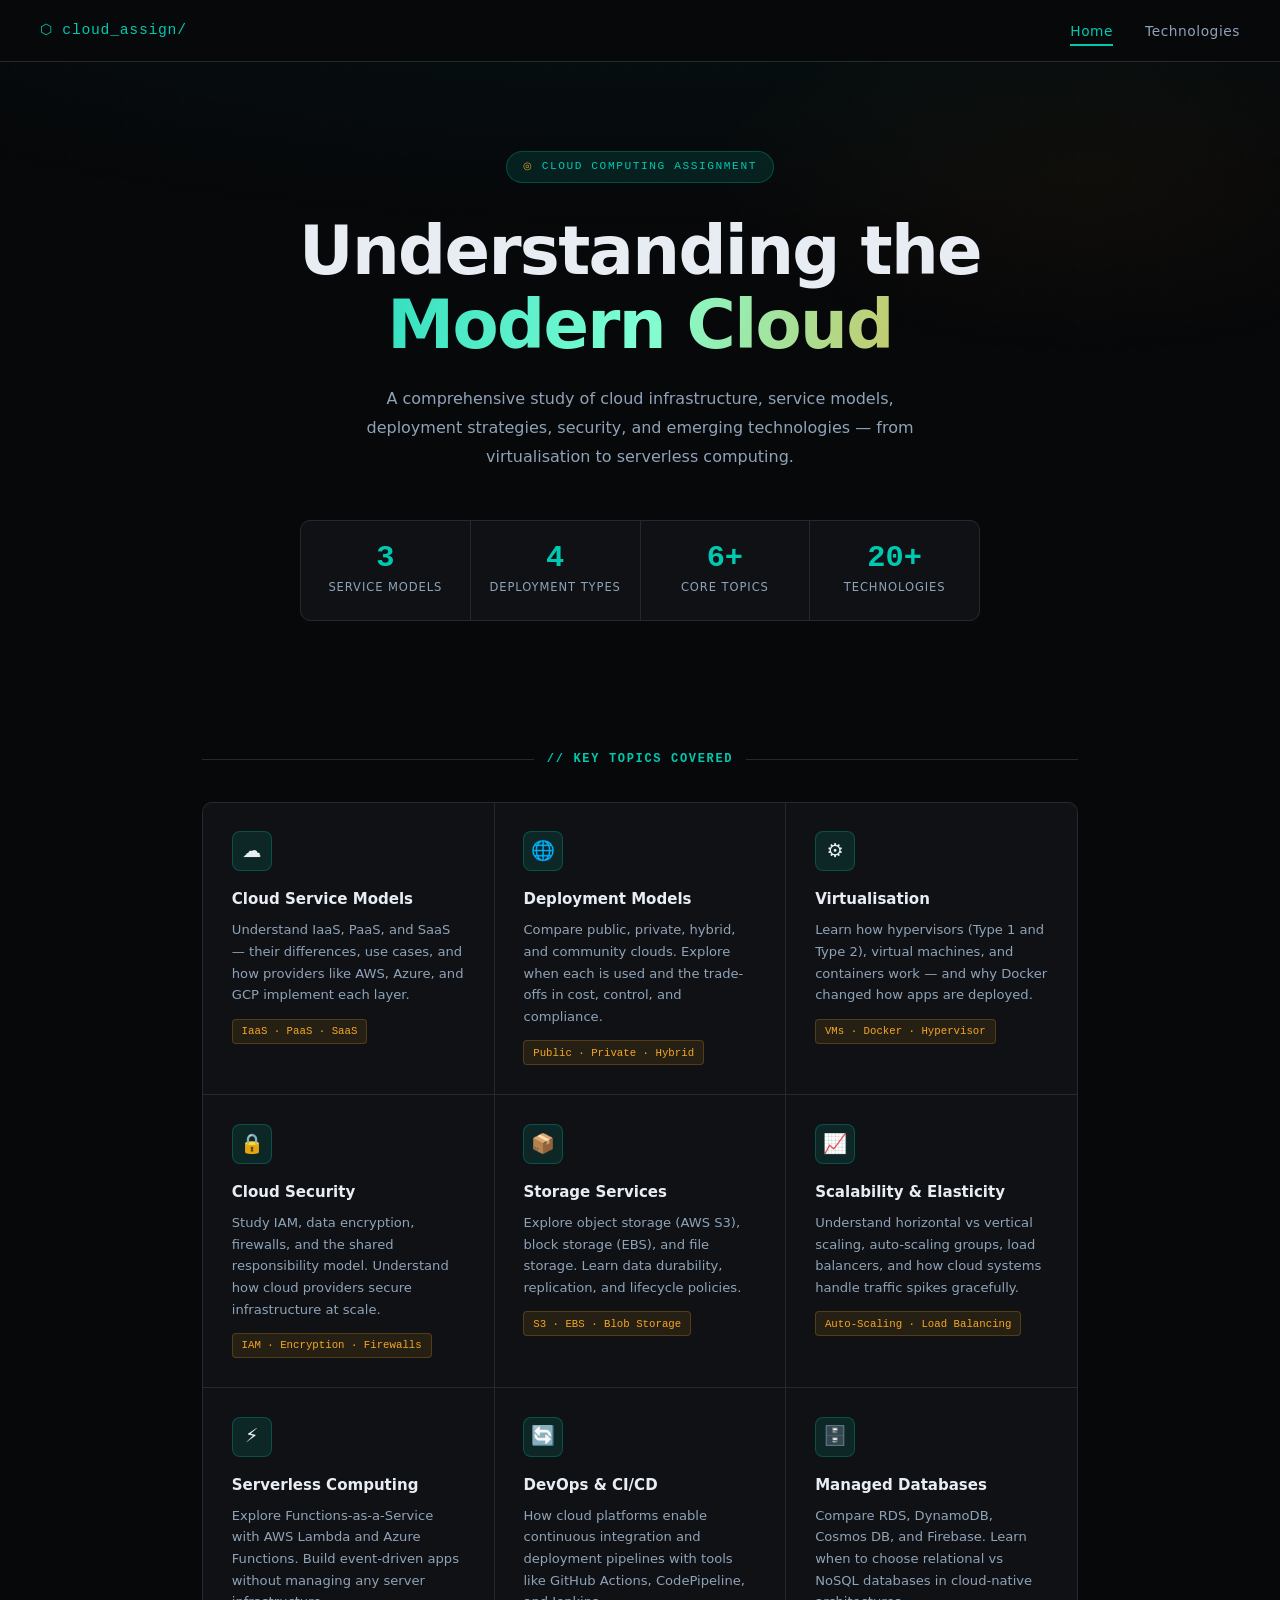
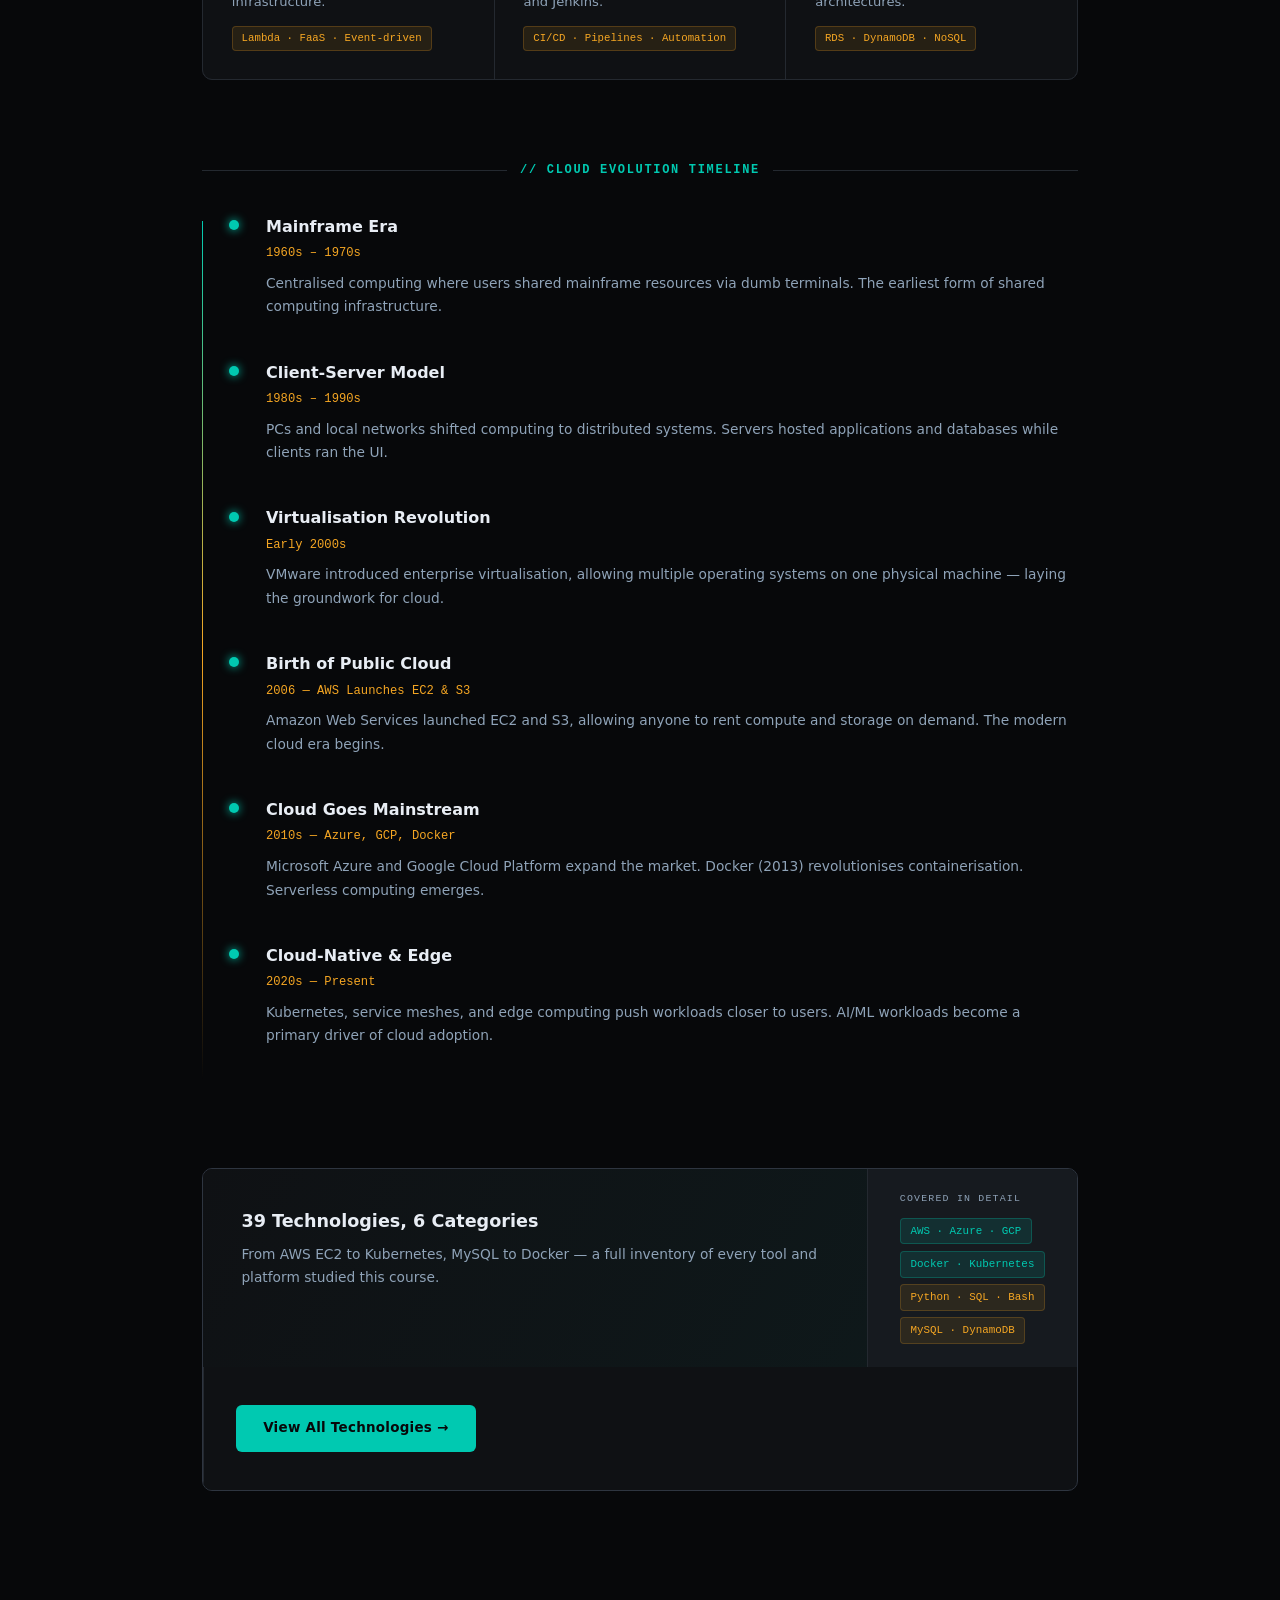
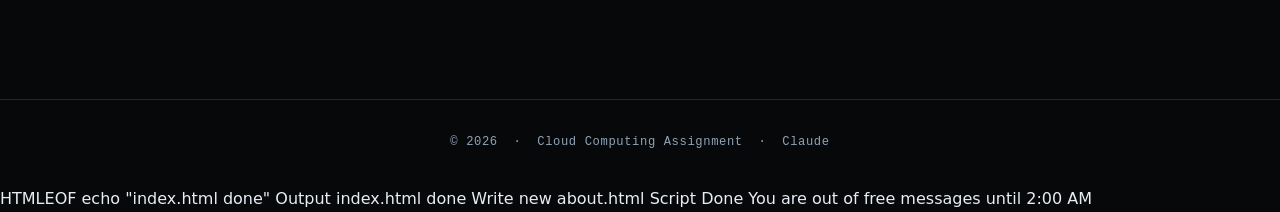
==== index.html @ a0023b01 "Added website files" ====
<!DOCTYPE html>
<html lang="en">
<head>
  <meta charset="UTF-8" />
  <meta name="viewport" content="width=device-width, initial-scale=1.0" />
  <title>Cloud Computing Assignment</title>
  <link rel="stylesheet" href="style.css" />
</head>
<body>

  <nav>
    <a href="index.html" class="nav-brand">cloud_assign/</a>
    <ul class="nav-links">
      <li><a href="index.html" class="active">Home</a></li>
      <li><a href="about.html">Technologies</a></li>
    </ul>
  </nav>

  <main>

    <!-- HERO -->
    <section class="hero">
      <div class="hero-eyebrow">Cloud Computing Assignment</div>
      <h1>
        <span class="line1">Understanding the</span>
        <span class="line2">Modern Cloud</span>
      </h1>
      <p class="hero-sub">
        A comprehensive study of cloud infrastructure, service models, deployment strategies,
        security, and emerging technologies — from virtualisation to serverless computing.
      </p>

      <div class="stats-row">
        <div class="stat-item">
          <div class="stat-number">3</div>
          <div class="stat-label">Service Models</div>
        </div>
        <div class="stat-item">
          <div class="stat-number">4</div>
          <div class="stat-label">Deployment Types</div>
        </div>
        <div class="stat-item">
          <div class="stat-number">6+</div>
          <div class="stat-label">Core Topics</div>
        </div>
        <div class="stat-item">
          <div class="stat-number">20+</div>
          <div class="stat-label">Technologies</div>
        </div>
      </div>
    </section>

    <!-- TOPICS -->
    <div class="section-wrap">
      <div class="section-title">
        <div class="line"></div>
        <h2>// Key Topics Covered</h2>
        <div class="line"></div>
      </div>

      <div class="topic-grid">
        <div class="topic-card">
          <div class="topic-icon">☁️</div>
          <h3>Cloud Service Models</h3>
          <p>Understand IaaS, PaaS, and SaaS — their differences, use cases, and how providers like AWS, Azure, and GCP implement each layer.</p>
          <span class="tag">IaaS · PaaS · SaaS</span>
        </div>
        <div class="topic-card">
          <div class="topic-icon">🌐</div>
          <h3>Deployment Models</h3>
          <p>Compare public, private, hybrid, and community clouds. Explore when each is used and the trade-offs in cost, control, and compliance.</p>
          <span class="tag">Public · Private · Hybrid</span>
        </div>
        <div class="topic-card">
          <div class="topic-icon">⚙️</div>
          <h3>Virtualisation</h3>
          <p>Learn how hypervisors (Type 1 and Type 2), virtual machines, and containers work — and why Docker changed how apps are deployed.</p>
          <span class="tag">VMs · Docker · Hypervisor</span>
        </div>
        <div class="topic-card">
          <div class="topic-icon">🔒</div>
          <h3>Cloud Security</h3>
          <p>Study IAM, data encryption, firewalls, and the shared responsibility model. Understand how cloud providers secure infrastructure at scale.</p>
          <span class="tag">IAM · Encryption · Firewalls</span>
        </div>
        <div class="topic-card">
          <div class="topic-icon">📦</div>
          <h3>Storage Services</h3>
          <p>Explore object storage (AWS S3), block storage (EBS), and file storage. Learn data durability, replication, and lifecycle policies.</p>
          <span class="tag">S3 · EBS · Blob Storage</span>
        </div>
        <div class="topic-card">
          <div class="topic-icon">📈</div>
          <h3>Scalability & Elasticity</h3>
          <p>Understand horizontal vs vertical scaling, auto-scaling groups, load balancers, and how cloud systems handle traffic spikes gracefully.</p>
          <span class="tag">Auto-Scaling · Load Balancing</span>
        </div>
        <div class="topic-card">
          <div class="topic-icon">⚡</div>
          <h3>Serverless Computing</h3>
          <p>Explore Functions-as-a-Service with AWS Lambda and Azure Functions. Build event-driven apps without managing any server infrastructure.</p>
          <span class="tag">Lambda · FaaS · Event-driven</span>
        </div>
        <div class="topic-card">
          <div class="topic-icon">🔄</div>
          <h3>DevOps & CI/CD</h3>
          <p>How cloud platforms enable continuous integration and deployment pipelines with tools like GitHub Actions, CodePipeline, and Jenkins.</p>
          <span class="tag">CI/CD · Pipelines · Automation</span>
        </div>
        <div class="topic-card">
          <div class="topic-icon">🗄️</div>
          <h3>Managed Databases</h3>
          <p>Compare RDS, DynamoDB, Cosmos DB, and Firebase. Learn when to choose relational vs NoSQL databases in cloud-native architectures.</p>
          <span class="tag">RDS · DynamoDB · NoSQL</span>
        </div>
      </div>
    </div>

    <!-- TIMELINE -->
    <div class="section-wrap">
      <div class="section-title">
        <div class="line"></div>
        <h2>// Cloud Evolution Timeline</h2>
        <div class="line"></div>
      </div>

      <div class="timeline">
        <div class="timeline-item">
          <h3>Mainframe Era</h3>
          <div class="meta">1960s – 1970s</div>
          <p>Centralised computing where users shared mainframe resources via dumb terminals. The earliest form of shared computing infrastructure.</p>
        </div>
        <div class="timeline-item">
          <h3>Client-Server Model</h3>
          <div class="meta">1980s – 1990s</div>
          <p>PCs and local networks shifted computing to distributed systems. Servers hosted applications and databases while clients ran the UI.</p>
        </div>
        <div class="timeline-item">
          <h3>Virtualisation Revolution</h3>
          <div class="meta">Early 2000s</div>
          <p>VMware introduced enterprise virtualisation, allowing multiple operating systems on one physical machine — laying the groundwork for cloud.</p>
        </div>
        <div class="timeline-item">
          <h3>Birth of Public Cloud</h3>
          <div class="meta">2006 — AWS Launches EC2 & S3</div>
          <p>Amazon Web Services launched EC2 and S3, allowing anyone to rent compute and storage on demand. The modern cloud era begins.</p>
        </div>
        <div class="timeline-item">
          <h3>Cloud Goes Mainstream</h3>
          <div class="meta">2010s — Azure, GCP, Docker</div>
          <p>Microsoft Azure and Google Cloud Platform expand the market. Docker (2013) revolutionises containerisation. Serverless computing emerges.</p>
        </div>
        <div class="timeline-item">
          <h3>Cloud-Native & Edge</h3>
          <div class="meta">2020s — Present</div>
          <p>Kubernetes, service meshes, and edge computing push workloads closer to users. AI/ML workloads become a primary driver of cloud adoption.</p>
        </div>
      </div>
    </div>

    <!-- CTA -->
    <div class="section-wrap">
      <div class="cta-banner">
        <div class="cta-inner">
          <h3>39 Technologies, 6 Categories</h3>
          <p>From AWS EC2 to Kubernetes, MySQL to Docker — a full inventory of every tool and platform studied this course.</p>
        </div>
        <div class="cta-tech-preview">
          <div class="preview-label">Covered in detail</div>
          <span class="cta-chip">AWS · Azure · GCP</span>
          <span class="cta-chip">Docker · Kubernetes</span>
          <span class="cta-chip amber">Python · SQL · Bash</span>
          <span class="cta-chip amber">MySQL · DynamoDB</span>
        </div>
        <div class="cta-btn-wrap">
          <a href="about.html" class="btn">View All Technologies →</a>
        </div>
      </div>
    </div>

  </main>

  <footer>
    &copy; 2026 &nbsp;·&nbsp; Cloud Computing Assignment &nbsp;·&nbsp; Claude
  </footer>

</body>
</html>
HTMLEOF
echo "index.html done"
Output

index.html done

Write new about.html

Script
Done

You are out of free messages until 2:00 AM
---- style.css ----
*, *::before, *::after { box-sizing: border-box; margin: 0; padding: 0; }

:root {
  /* Cloud-sky palette — no blue, warm dark with cyan/amber/cloud-white */
  --bg:       #07080a;
  --surface:  #0f1114;
  --surface2: #161a1f;
  --border:   #242930;
  --border2:  #2e3540;

  --sky:      #00c9b1;   /* cyan-teal primary accent */
  --sky-glow: rgba(0, 201, 177, 0.12);
  --sky-dim:  rgba(0, 201, 177, 0.25);
  --amber:    #f5a623;   /* warm secondary accent */
  --amber-glow: rgba(245, 166, 35, 0.1);
  --cloud:    #e8edf4;   /* cloud white for headings */
  --storm:    #8fa3b8;   /* muted text */
  --fog:      #2a3340;   /* faint borders */

  --text:     var(--cloud);
  --muted:    var(--storm);
  --accent:   var(--sky);
  --accent2:  var(--amber);
  --accent3:  var(--sky);
  --accent-glow: var(--sky-glow);

  --font-mono: 'Courier New', Courier, monospace;
  --font-body: 'Segoe UI', system-ui, -apple-system, sans-serif;
  --radius: 10px;
}

html { scroll-behavior: smooth; }

body {
  background: var(--bg);
  color: var(--text);
  font-family: var(--font-body);
  line-height: 1.7;
  min-height: 100vh;
  overflow-x: hidden;
}

/* ===== BACKGROUND — subtle cloud layers, not a grid ===== */
body::before {
  content: '';
  position: fixed;
  inset: 0;
  background:
    radial-gradient(ellipse 140% 60% at 50% -10%, rgba(0,201,177,0.06) 0%, transparent 60%),
    radial-gradient(ellipse 60% 40% at 85% 20%, rgba(245,166,35,0.04) 0%, transparent 50%);
  pointer-events: none;
  z-index: 0;
}

/* dot-matrix overlay for cloud infra feel */
body::after {
  content: '';
  position: fixed;
  inset: 0;
  background-image: radial-gradient(circle, rgba(255,255,255,0.018) 1px, transparent 1px);
  background-size: 28px 28px;
  pointer-events: none;
  z-index: 0;
}

main, nav, footer { position: relative; z-index: 1; }

/* ===== NAV ===== */
nav {
  background: rgba(7,8,10,0.88);
  backdrop-filter: blur(14px);
  border-bottom: 1px solid var(--border);
  padding: 0 2.5rem;
  display: flex;
  align-items: center;
  justify-content: space-between;
  height: 62px;
  position: sticky;
  top: 0;
  z-index: 100;
}

.nav-brand {
  font-family: var(--font-mono);
  color: var(--sky);
  font-size: 0.92rem;
  text-decoration: none;
  letter-spacing: 0.05em;
  display: flex;
  align-items: center;
  gap: 0.6rem;
}

.nav-brand::before {
  content: '⬡';
  font-size: 0.9rem;
  color: var(--sky);
  animation: hexspin 4s linear infinite;
  display: inline-block;
}

@keyframes hexspin { to { transform: rotate(360deg); } }
@keyframes blink { 50% { opacity: 0; } }

.nav-links { display: flex; gap: 2rem; list-style: none; }

.nav-links a {
  color: var(--muted);
  text-decoration: none;
  font-size: 0.86rem;
  letter-spacing: 0.04em;
  padding: 0.3rem 0;
  border-bottom: 2px solid transparent;
  transition: color 0.2s, border-color 0.2s;
}

.nav-links a:hover, .nav-links a.active {
  color: var(--sky);
  border-bottom-color: var(--sky);
}

/* ===== HERO ===== */
.hero {
  max-width: 940px;
  margin: 0 auto;
  padding: 5.5rem 2rem 3.5rem;
  text-align: center;
}

.hero-eyebrow {
  display: inline-flex;
  align-items: center;
  gap: 0.5rem;
  background: var(--sky-glow);
  border: 1px solid var(--sky-dim);
  color: var(--sky);
  font-family: var(--font-mono);
  font-size: 0.7rem;
  letter-spacing: 0.14em;
  text-transform: uppercase;
  padding: 0.35rem 1rem;
  border-radius: 100px;
  margin-bottom: 2rem;
}

.hero-eyebrow::before {
  content: '◎';
  font-size: 0.65rem;
  color: var(--amber);
  animation: blink 2s step-end infinite;
}

.hero h1 {
  font-size: clamp(2.2rem, 6vw, 4.2rem);
  font-weight: 800;
  line-height: 1.1;
  letter-spacing: -0.025em;
  margin-bottom: 1.4rem;
}

.hero h1 .line1 {
  color: var(--cloud);
  display: block;
}

.hero h1 .line2 {
  display: block;
  background: linear-gradient(100deg, var(--sky) 0%, #7fffd4 50%, var(--amber) 100%);
  -webkit-background-clip: text;
  -webkit-text-fill-color: transparent;
  background-clip: text;
}

.hero-sub {
  color: var(--muted);
  font-size: 1rem;
  max-width: 560px;
  margin: 0 auto 3rem;
  line-height: 1.8;
}

/* ===== STATS ROW ===== */
.stats-row {
  display: flex;
  justify-content: center;
  gap: 1px;
  background: var(--border);
  border: 1px solid var(--border);
  border-radius: var(--radius);
  overflow: hidden;
  max-width: 680px;
  margin: 0 auto 4.5rem;
}

.stat-item {
  flex: 1;
  background: var(--surface);
  padding: 1.4rem 1rem;
  text-align: center;
  transition: background 0.2s;
}

.stat-item:hover { background: var(--surface2); }

.stat-number {
  font-family: var(--font-mono);
  font-size: 1.9rem;
  font-weight: 700;
  color: var(--sky);
  line-height: 1;
}

.stat-label {
  font-size: 0.72rem;
  color: var(--muted);
  margin-top: 0.3rem;
  text-transform: uppercase;
  letter-spacing: 0.08em;
}

/* ===== SECTION TITLES ===== */
.section-wrap {
  max-width: 940px;
  margin: 0 auto;
  padding: 0 2rem 5rem;
}

.section-title {
  display: flex;
  align-items: center;
  gap: 0.8rem;
  margin-bottom: 2rem;
}

.section-title .line {
  height: 1px;
  flex: 1;
  background: var(--border);
}

.section-title h2 {
  font-family: var(--font-mono);
  font-size: 0.75rem;
  text-transform: uppercase;
  letter-spacing: 0.14em;
  color: var(--sky);
  white-space: nowrap;
}

/* ===== TOPIC CARDS ===== */
.topic-grid {
  display: grid;
  grid-template-columns: repeat(auto-fill, minmax(268px, 1fr));
  gap: 1px;
  background: var(--border);
  border: 1px solid var(--border);
  border-radius: var(--radius);
  overflow: hidden;
}

.topic-card {
  background: var(--surface);
  padding: 1.8rem;
  transition: background 0.2s;
  position: relative;
}

.topic-card:hover { background: var(--surface2); }

.topic-card::after {
  content: '';
  position: absolute;
  top: 0; left: 0;
  width: 3px; height: 100%;
  background: linear-gradient(180deg, var(--sky), var(--amber));
  opacity: 0;
  transition: opacity 0.2s;
}

.topic-card:hover::after { opacity: 1; }

.topic-icon {
  width: 40px; height: 40px;
  border-radius: 8px;
  background: var(--sky-glow);
  border: 1px solid var(--sky-dim);
  display: flex;
  align-items: center;
  justify-content: center;
  font-size: 1.2rem;
  margin-bottom: 1rem;
}

.topic-card h3 { font-size: 0.94rem; font-weight: 600; margin-bottom: 0.4rem; }
.topic-card p  { font-size: 0.82rem; color: var(--muted); line-height: 1.65; }

.topic-card .tag {
  display: inline-block;
  margin-top: 0.8rem;
  font-family: var(--font-mono);
  font-size: 0.67rem;
  color: var(--amber);
  background: var(--amber-glow);
  border: 1px solid rgba(245,166,35,0.22);
  padding: 0.15rem 0.55rem;
  border-radius: 4px;
}

/* ===== TIMELINE ===== */
.timeline { position: relative; padding-left: 2rem; }

.timeline::before {
  content: '';
  position: absolute;
  left: 0; top: 0.5rem;
  width: 1px;
  height: calc(100% - 1rem);
  background: linear-gradient(180deg, var(--sky), var(--amber), transparent);
}

.timeline-item {
  position: relative;
  padding: 0 0 2.5rem 2rem;
}

.timeline-item::before {
  content: '';
  position: absolute;
  left: -5px; top: 0.45rem;
  width: 10px; height: 10px;
  border-radius: 50%;
  background: var(--sky);
  box-shadow: 0 0 10px var(--sky);
}

.timeline-item h3   { font-size: 1rem; font-weight: 600; color: var(--cloud); }
.timeline-item .meta { font-size: 0.76rem; color: var(--amber); margin: 0.2rem 0 0.5rem; font-family: var(--font-mono); }
.timeline-item p    { font-size: 0.86rem; color: var(--muted); }

/* ===== CTA BANNER (landing page) ===== */
.cta-banner {
  border: 1px solid var(--border2);
  border-radius: var(--radius);
  padding: 0;
  overflow: hidden;
  margin-bottom: 5rem;
  display: grid;
  grid-template-columns: 1fr auto;
  align-items: stretch;
  background: var(--surface);
}

.cta-inner {
  padding: 2.4rem;
  background: linear-gradient(120deg, var(--surface) 0%, rgba(0,201,177,0.04) 100%);
}

.cta-banner h3 { font-size: 1.1rem; font-weight: 600; color: var(--cloud); }
.cta-banner p  { font-size: 0.86rem; color: var(--muted); margin-top: 0.35rem; }

.cta-tech-preview {
  padding: 1.4rem 2rem;
  display: flex;
  flex-direction: column;
  justify-content: center;
  gap: 0.4rem;
  background: var(--surface2);
  border-left: 1px solid var(--border);
  min-width: 200px;
}

.cta-tech-preview .preview-label {
  font-family: var(--font-mono);
  font-size: 0.62rem;
  text-transform: uppercase;
  letter-spacing: 0.12em;
  color: var(--muted);
  margin-bottom: 0.2rem;
}

.cta-chip {
  display: inline-block;
  background: var(--sky-glow);
  border: 1px solid var(--sky-dim);
  color: var(--sky);
  font-family: var(--font-mono);
  font-size: 0.68rem;
  padding: 0.2rem 0.6rem;
  border-radius: 4px;
  width: fit-content;
}

.cta-chip.amber {
  background: var(--amber-glow);
  border-color: rgba(245,166,35,0.2);
  color: var(--amber);
}

.cta-btn-wrap {
  padding: 2.4rem 2rem;
  display: flex;
  align-items: center;
  background: var(--surface);
  border-left: 1px solid var(--border);
}

.btn {
  display: inline-block;
  background: var(--sky);
  color: #07080a;
  font-weight: 700;
  font-size: 0.84rem;
  padding: 0.75rem 1.7rem;
  border-radius: 6px;
  text-decoration: none;
  white-space: nowrap;
  letter-spacing: 0.02em;
  transition: opacity 0.2s, transform 0.15s, box-shadow 0.2s;
}

.btn:hover {
  opacity: 0.9;
  transform: translateY(-2px);
  box-shadow: 0 6px 20px rgba(0,201,177,0.25);
}

/* ===== ABOUT PAGE HEADER ===== */
.page-header {
  max-width: 940px;
  margin: 0 auto;
  padding: 5rem 2rem 3rem;
  border-bottom: 1px solid var(--border);
  margin-bottom: 0;
}

.page-header .eyebrow {
  font-family: var(--font-mono);
  font-size: 0.7rem;
  text-transform: uppercase;
  letter-spacing: 0.14em;
  color: var(--amber);
  margin-bottom: 0.8rem;
}

.page-header h1 {
  font-size: clamp(1.8rem, 4vw, 3rem);
  font-weight: 800;
  letter-spacing: -0.025em;
  margin-bottom: 0.75rem;
  color: var(--cloud);
}

.page-header p { color: var(--muted); max-width: 560px; font-size: 0.96rem; }

/* ===== TECH CATEGORY ===== */
.tech-category {
  max-width: 940px;
  margin: 0 auto;
  padding: 2.5rem 2rem 0;
}

.tech-category-header {
  display: flex;
  align-items: center;
  gap: 1rem;
  margin-bottom: 1.3rem;
}

.cat-icon {
  width: 36px; height: 36px;
  border-radius: 8px;
  display: flex; align-items: center; justify-content: center;
  font-size: 1rem;
  flex-shrink: 0;
}

.cat-icon.blue   { background: rgba(0,201,177,0.1);   border: 1px solid rgba(0,201,177,0.25); }
.cat-icon.purple { background: rgba(167,139,250,0.1); border: 1px solid rgba(167,139,250,0.25); }
.cat-icon.green  { background: rgba(0,201,177,0.1);   border: 1px solid rgba(0,201,177,0.25); }
.cat-icon.orange { background: rgba(245,166,35,0.1);  border: 1px solid rgba(245,166,35,0.25); }
.cat-icon.pink   { background: rgba(244,114,182,0.1); border: 1px solid rgba(244,114,182,0.25); }
.cat-icon.teal   { background: rgba(45,212,191,0.1);  border: 1px solid rgba(45,212,191,0.25); }

.tech-category-header h2   { font-size: 1rem; font-weight: 600; }
.tech-category-header span { font-size: 0.76rem; color: var(--muted); margin-left: auto; font-family: var(--font-mono); }

.tech-grid {
  display: grid;
  grid-template-columns: repeat(auto-fill, minmax(185px, 1fr));
  gap: 0.55rem;
  margin-bottom: 2.5rem;
}

.tech-item {
  background: var(--surface);
  border: 1px solid var(--border);
  border-radius: 7px;
  padding: 0.9rem 1.1rem;
  transition: border-color 0.2s, background 0.2s;
  cursor: default;
}

.tech-item:hover { background: var(--surface2); border-color: var(--border2); }

.tech-item.core { border-left: 2px solid var(--sky); }
.tech-item.core .tech-name { color: var(--sky); }

.tech-name { font-size: 0.87rem; font-weight: 500; }
.tech-desc { font-size: 0.74rem; color: var(--muted); margin-top: 0.2rem; line-height: 1.5; }

.tech-divider {
  max-width: 940px;
  margin: 0 auto;
  border: none;
  border-top: 1px solid var(--border);
}

/* ===== FOOTER ===== */
footer {
  border-top: 1px solid var(--border);
  padding: 2rem;
  text-align: center;
  color: var(--muted);
  font-size: 0.76rem;
  font-family: var(--font-mono);
  letter-spacing: 0.05em;
  margin-top: 3rem;
}

/* ===== RESPONSIVE ===== */
@media (max-width: 700px) {
  nav { padding: 0 1rem; }
  .hero, .section-wrap, .page-header, .tech-category { padding-left: 1rem; padding-right: 1rem; }
  .stats-row { flex-wrap: wrap; }
  .stat-item { min-width: 45%; }
  .cta-banner { grid-template-columns: 1fr; }
  .cta-tech-preview { display: none; }
  .cta-btn-wrap { border-left: none; border-top: 1px solid var(--border); padding: 1.2rem 2.4rem; }
  .topic-grid { grid-template-columns: 1fr; }
}
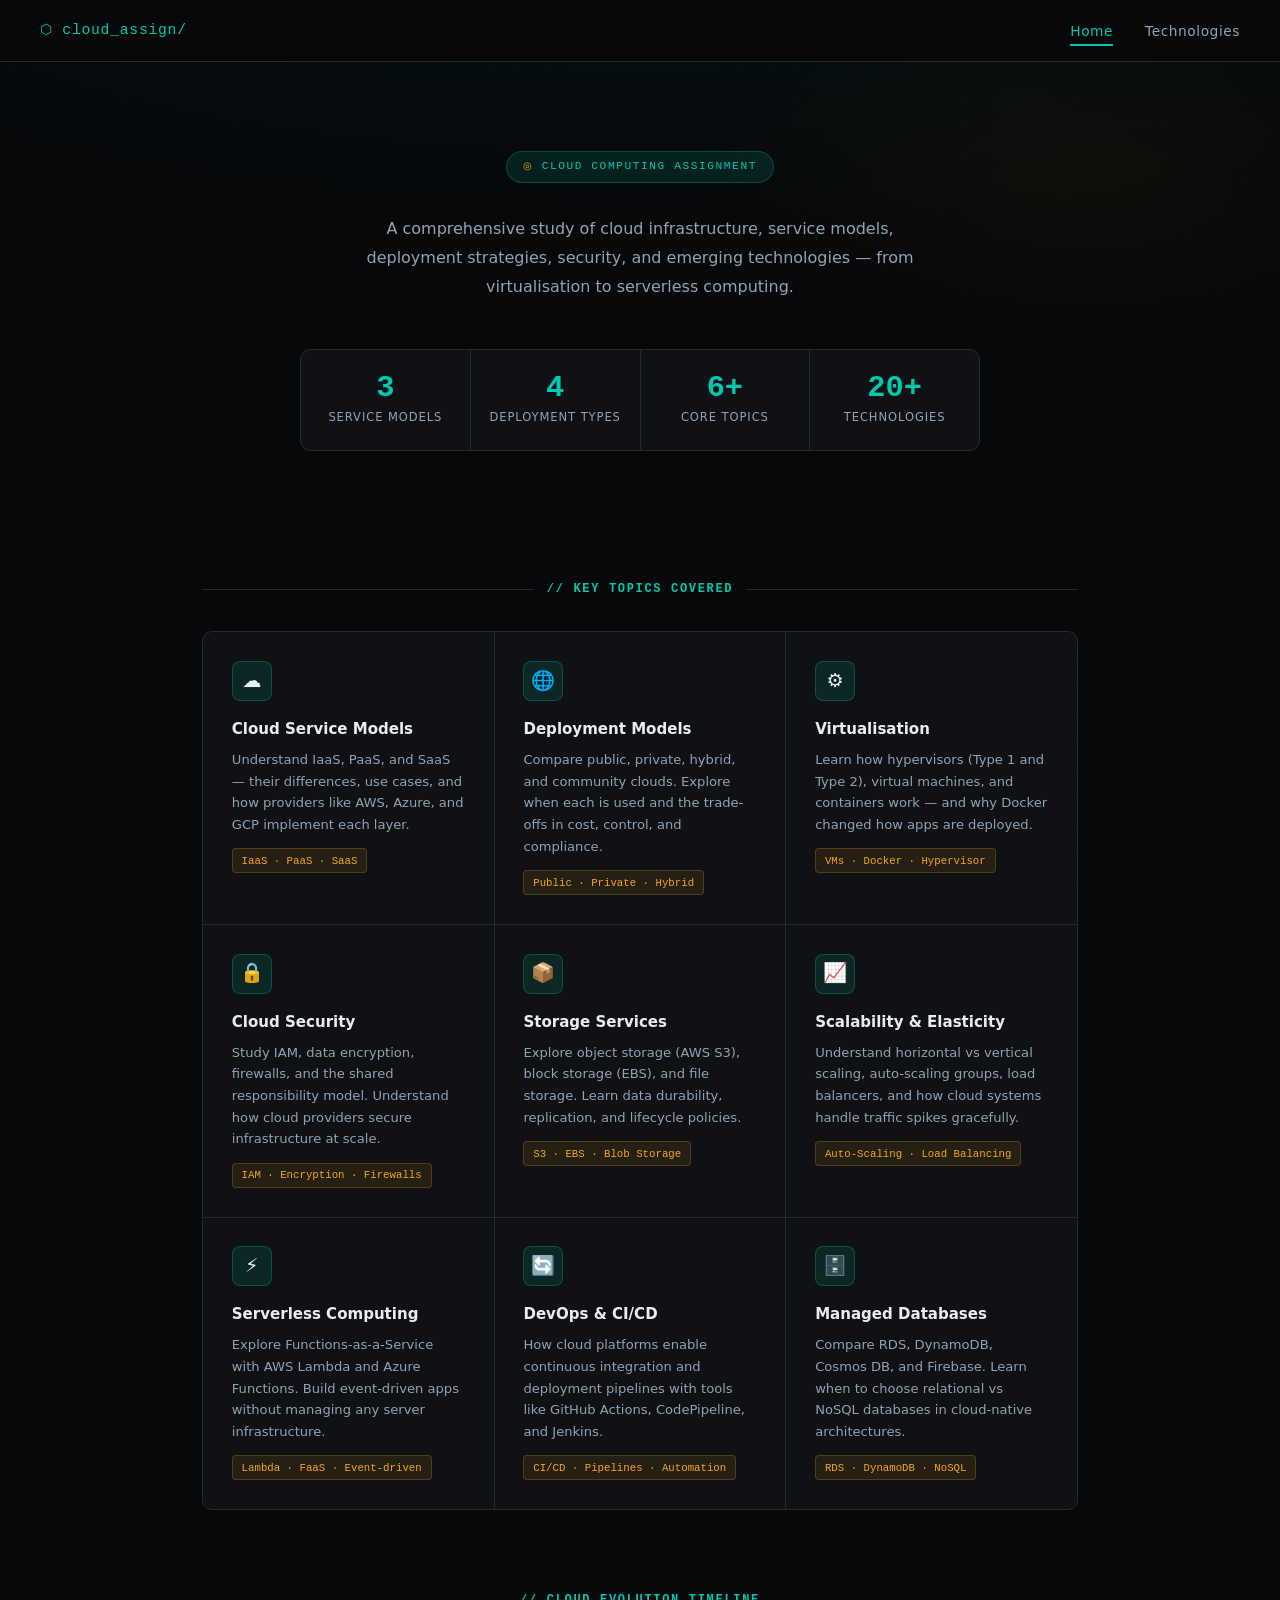
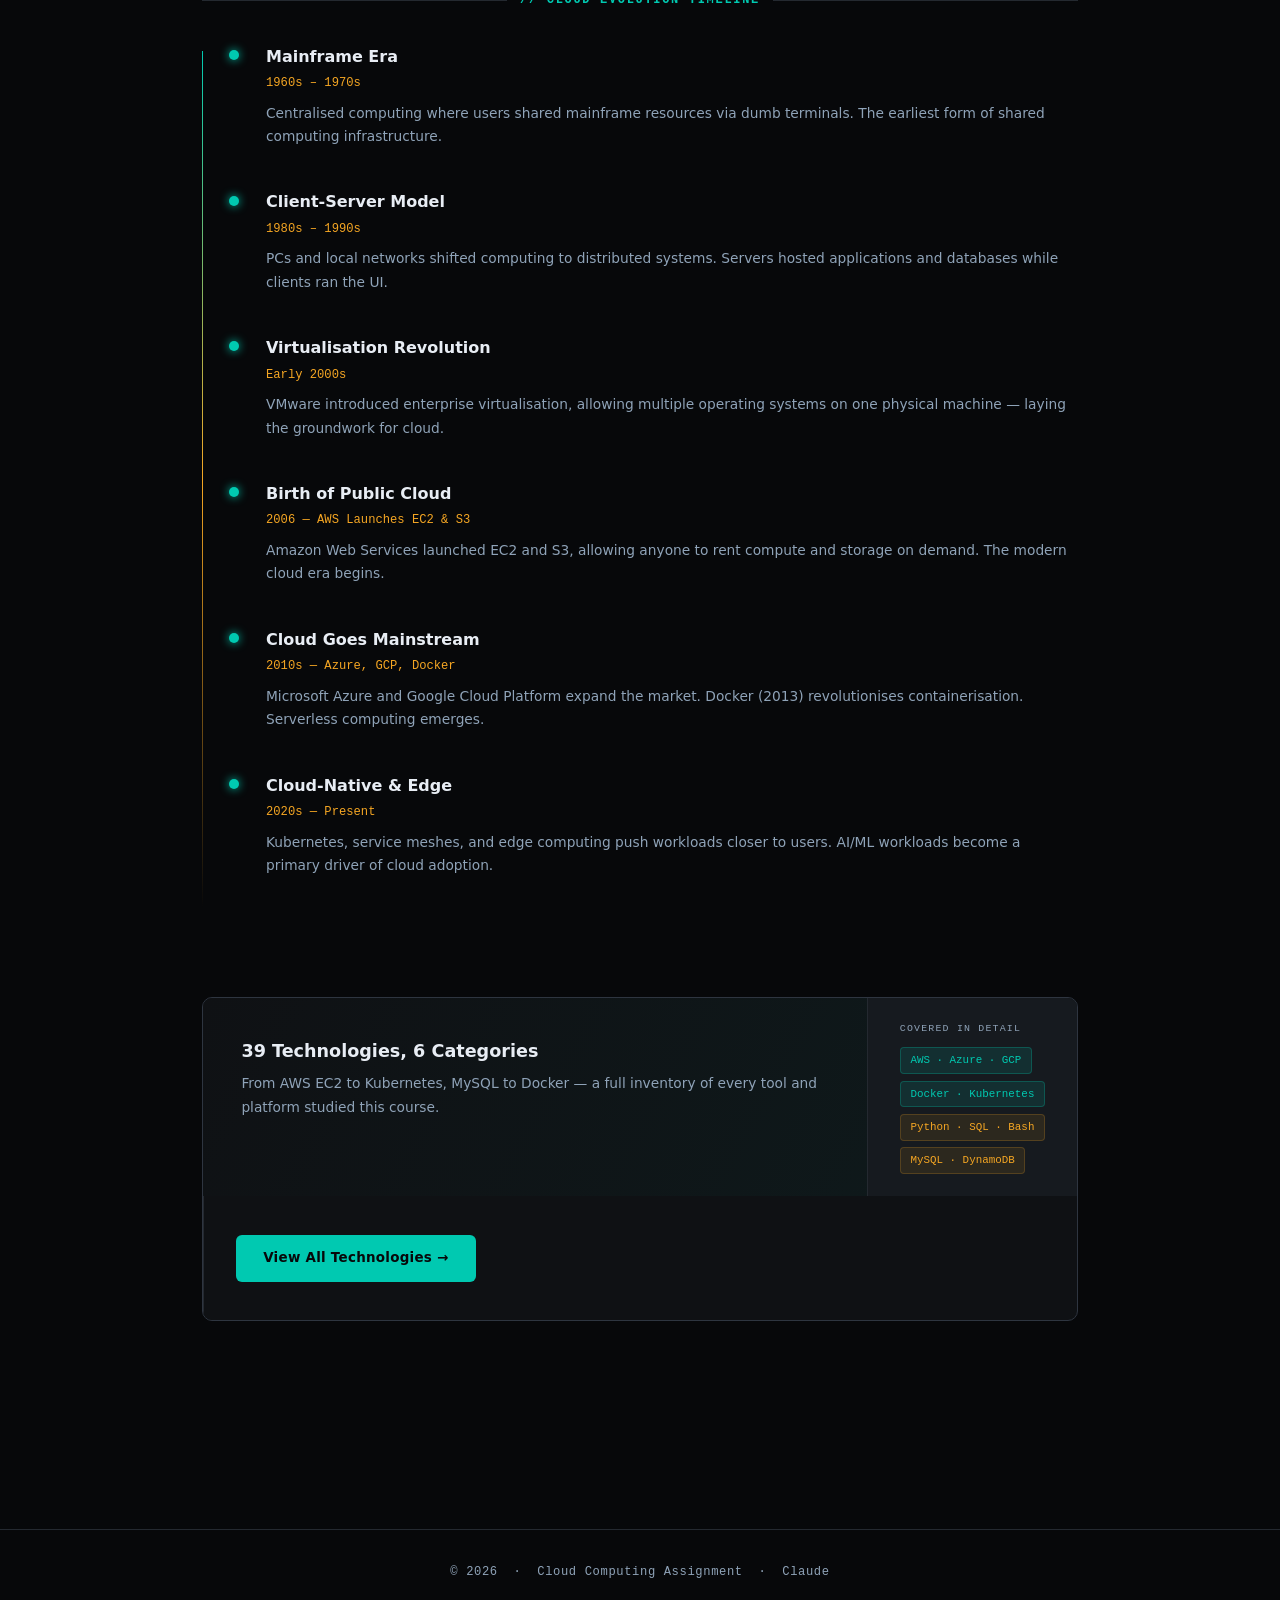
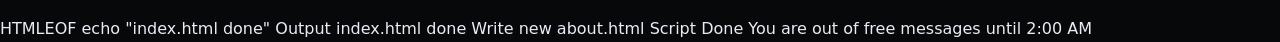
==== commit 75f10ba5: "Test GitHub Actions deployment" ====
--- a/index.html
+++ b/index.html
@@ -22,10 +22,7 @@
     <!-- HERO -->
     <section class="hero">
       <div class="hero-eyebrow">Cloud Computing Assignment</div>
-      <h1>
-        <span class="line1">Understanding the</span>
-        <span class="line2">Modern Cloud</span>
-      </h1>
+     
       <p class="hero-sub">
         A comprehensive study of cloud infrastructure, service models, deployment strategies,
         security, and emerging technologies — from virtualisation to serverless computing.
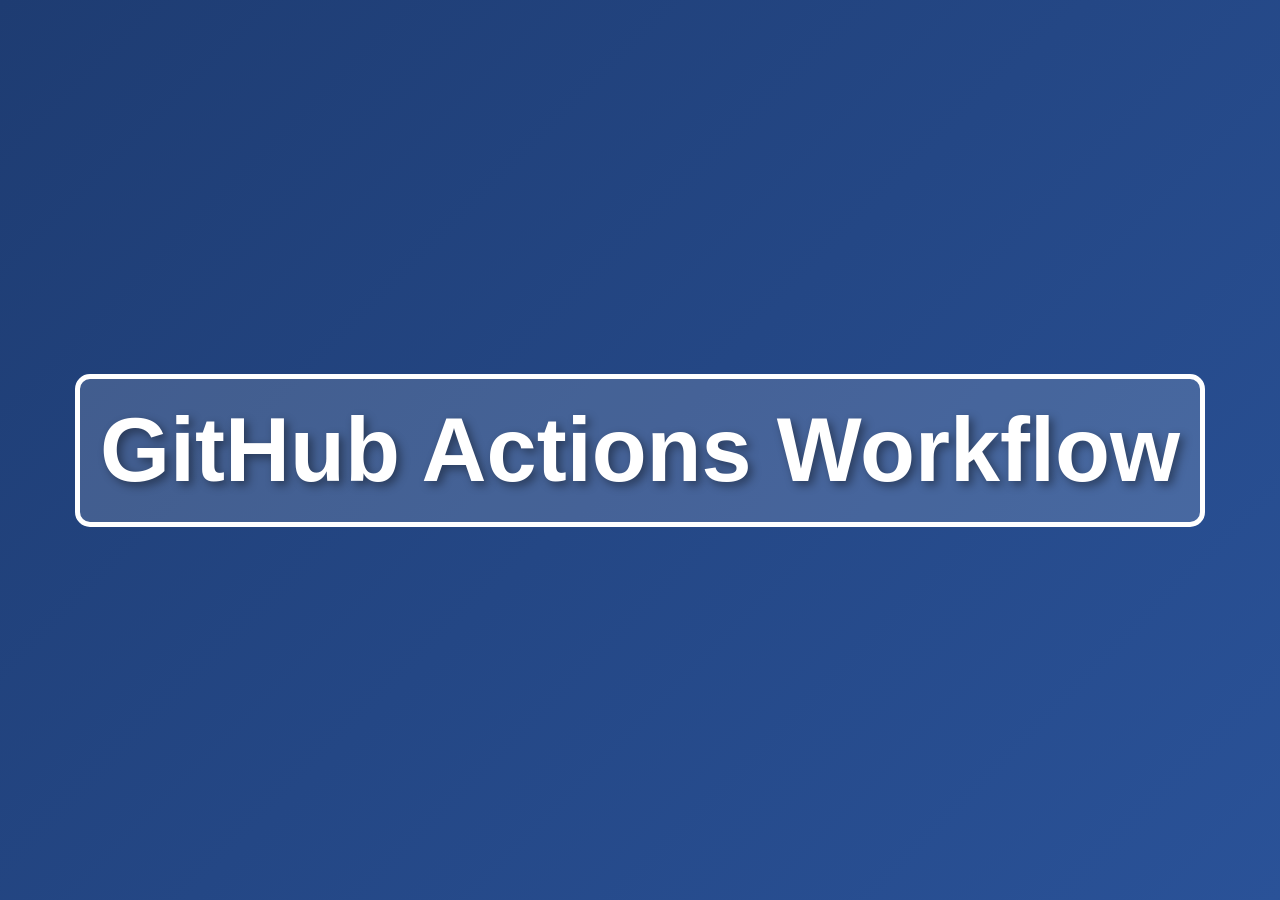
==== commit 4010e831: "Test deployment" ====
--- a/index.html
+++ b/index.html
@@ -1,198 +1,33 @@
-
 <!DOCTYPE html>
 <html lang="en">
 <head>
-  <meta charset="UTF-8" />
-  <meta name="viewport" content="width=device-width, initial-scale=1.0" />
-  <title>Cloud Computing Assignment</title>
-  <link rel="stylesheet" href="style.css" />
+    <meta charset="UTF-8">
+    <meta name="viewport" content="width=device-width, initial-scale=1.0">
+    <title>GitHub Actions Workflow</title>
+    <style>
+        body {
+            margin: 0;
+            height: 100vh;
+            display: flex;
+            justify-content: center;
+            align-items: center;
+            background: linear-gradient(135deg, #1e3c72, #2a5298);
+            font-family: Arial, sans-serif;
+        }
+
+        h1 {
+            font-size: 90px;
+            text-align: center;
+            color: white;
+            text-shadow: 4px 4px 10px rgba(0, 0, 0, 0.4);
+            padding: 20px;
+            border: 5px solid white;
+            border-radius: 15px;
+            background: rgba(255, 255, 255, 0.15);
+        }
+    </style>
 </head>
 <body>
-
-  <nav>
-    <a href="index.html" class="nav-brand">cloud_assign/</a>
-    <ul class="nav-links">
-      <li><a href="index.html" class="active">Home</a></li>
-      <li><a href="about.html">Technologies</a></li>
-    </ul>
-  </nav>
-
-  <main>
-
-    <!-- HERO -->
-    <section class="hero">
-      <div class="hero-eyebrow">Cloud Computing Assignment</div>
-     
-      <p class="hero-sub">
-        A comprehensive study of cloud infrastructure, service models, deployment strategies,
-        security, and emerging technologies — from virtualisation to serverless computing.
-      </p>
-
-      <div class="stats-row">
-        <div class="stat-item">
-          <div class="stat-number">3</div>
-          <div class="stat-label">Service Models</div>
-        </div>
-        <div class="stat-item">
-          <div class="stat-number">4</div>
-          <div class="stat-label">Deployment Types</div>
-        </div>
-        <div class="stat-item">
-          <div class="stat-number">6+</div>
-          <div class="stat-label">Core Topics</div>
-        </div>
-        <div class="stat-item">
-          <div class="stat-number">20+</div>
-          <div class="stat-label">Technologies</div>
-        </div>
-      </div>
-    </section>
-
-    <!-- TOPICS -->
-    <div class="section-wrap">
-      <div class="section-title">
-        <div class="line"></div>
-        <h2>// Key Topics Covered</h2>
-        <div class="line"></div>
-      </div>
-
-      <div class="topic-grid">
-        <div class="topic-card">
-          <div class="topic-icon">☁️</div>
-          <h3>Cloud Service Models</h3>
-          <p>Understand IaaS, PaaS, and SaaS — their differences, use cases, and how providers like AWS, Azure, and GCP implement each layer.</p>
-          <span class="tag">IaaS · PaaS · SaaS</span>
-        </div>
-        <div class="topic-card">
-          <div class="topic-icon">🌐</div>
-          <h3>Deployment Models</h3>
-          <p>Compare public, private, hybrid, and community clouds. Explore when each is used and the trade-offs in cost, control, and compliance.</p>
-          <span class="tag">Public · Private · Hybrid</span>
-        </div>
-        <div class="topic-card">
-          <div class="topic-icon">⚙️</div>
-          <h3>Virtualisation</h3>
-          <p>Learn how hypervisors (Type 1 and Type 2), virtual machines, and containers work — and why Docker changed how apps are deployed.</p>
-          <span class="tag">VMs · Docker · Hypervisor</span>
-        </div>
-        <div class="topic-card">
-          <div class="topic-icon">🔒</div>
-          <h3>Cloud Security</h3>
-          <p>Study IAM, data encryption, firewalls, and the shared responsibility model. Understand how cloud providers secure infrastructure at scale.</p>
-          <span class="tag">IAM · Encryption · Firewalls</span>
-        </div>
-        <div class="topic-card">
-          <div class="topic-icon">📦</div>
-          <h3>Storage Services</h3>
-          <p>Explore object storage (AWS S3), block storage (EBS), and file storage. Learn data durability, replication, and lifecycle policies.</p>
-          <span class="tag">S3 · EBS · Blob Storage</span>
-        </div>
-        <div class="topic-card">
-          <div class="topic-icon">📈</div>
-          <h3>Scalability & Elasticity</h3>
-          <p>Understand horizontal vs vertical scaling, auto-scaling groups, load balancers, and how cloud systems handle traffic spikes gracefully.</p>
-          <span class="tag">Auto-Scaling · Load Balancing</span>
-        </div>
-        <div class="topic-card">
-          <div class="topic-icon">⚡</div>
-          <h3>Serverless Computing</h3>
-          <p>Explore Functions-as-a-Service with AWS Lambda and Azure Functions. Build event-driven apps without managing any server infrastructure.</p>
-          <span class="tag">Lambda · FaaS · Event-driven</span>
-        </div>
-        <div class="topic-card">
-          <div class="topic-icon">🔄</div>
-          <h3>DevOps & CI/CD</h3>
-          <p>How cloud platforms enable continuous integration and deployment pipelines with tools like GitHub Actions, CodePipeline, and Jenkins.</p>
-          <span class="tag">CI/CD · Pipelines · Automation</span>
-        </div>
-        <div class="topic-card">
-          <div class="topic-icon">🗄️</div>
-          <h3>Managed Databases</h3>
-          <p>Compare RDS, DynamoDB, Cosmos DB, and Firebase. Learn when to choose relational vs NoSQL databases in cloud-native architectures.</p>
-          <span class="tag">RDS · DynamoDB · NoSQL</span>
-        </div>
-      </div>
-    </div>
-
-    <!-- TIMELINE -->
-    <div class="section-wrap">
-      <div class="section-title">
-        <div class="line"></div>
-        <h2>// Cloud Evolution Timeline</h2>
-        <div class="line"></div>
-      </div>
-
-      <div class="timeline">
-        <div class="timeline-item">
-          <h3>Mainframe Era</h3>
-          <div class="meta">1960s – 1970s</div>
-          <p>Centralised computing where users shared mainframe resources via dumb terminals. The earliest form of shared computing infrastructure.</p>
-        </div>
-        <div class="timeline-item">
-          <h3>Client-Server Model</h3>
-          <div class="meta">1980s – 1990s</div>
-          <p>PCs and local networks shifted computing to distributed systems. Servers hosted applications and databases while clients ran the UI.</p>
-        </div>
-        <div class="timeline-item">
-          <h3>Virtualisation Revolution</h3>
-          <div class="meta">Early 2000s</div>
-          <p>VMware introduced enterprise virtualisation, allowing multiple operating systems on one physical machine — laying the groundwork for cloud.</p>
-        </div>
-        <div class="timeline-item">
-          <h3>Birth of Public Cloud</h3>
-          <div class="meta">2006 — AWS Launches EC2 & S3</div>
-          <p>Amazon Web Services launched EC2 and S3, allowing anyone to rent compute and storage on demand. The modern cloud era begins.</p>
-        </div>
-        <div class="timeline-item">
-          <h3>Cloud Goes Mainstream</h3>
-          <div class="meta">2010s — Azure, GCP, Docker</div>
-          <p>Microsoft Azure and Google Cloud Platform expand the market. Docker (2013) revolutionises containerisation. Serverless computing emerges.</p>
-        </div>
-        <div class="timeline-item">
-          <h3>Cloud-Native & Edge</h3>
-          <div class="meta">2020s — Present</div>
-          <p>Kubernetes, service meshes, and edge computing push workloads closer to users. AI/ML workloads become a primary driver of cloud adoption.</p>
-        </div>
-      </div>
-    </div>
-
-    <!-- CTA -->
-    <div class="section-wrap">
-      <div class="cta-banner">
-        <div class="cta-inner">
-          <h3>39 Technologies, 6 Categories</h3>
-          <p>From AWS EC2 to Kubernetes, MySQL to Docker — a full inventory of every tool and platform studied this course.</p>
-        </div>
-        <div class="cta-tech-preview">
-          <div class="preview-label">Covered in detail</div>
-          <span class="cta-chip">AWS · Azure · GCP</span>
-          <span class="cta-chip">Docker · Kubernetes</span>
-          <span class="cta-chip amber">Python · SQL · Bash</span>
-          <span class="cta-chip amber">MySQL · DynamoDB</span>
-        </div>
-        <div class="cta-btn-wrap">
-          <a href="about.html" class="btn">View All Technologies →</a>
-        </div>
-      </div>
-    </div>
-
-  </main>
-
-  <footer>
-    &copy; 2026 &nbsp;·&nbsp; Cloud Computing Assignment &nbsp;·&nbsp; Claude
-  </footer>
-
+    <h1>GitHub Actions Workflow</h1>
 </body>
-</html>
-HTMLEOF
-echo "index.html done"
-Output
-
-index.html done
-
-Write new about.html
-
-Script
-Done
-
-You are out of free messages until 2:00 AM+</html>
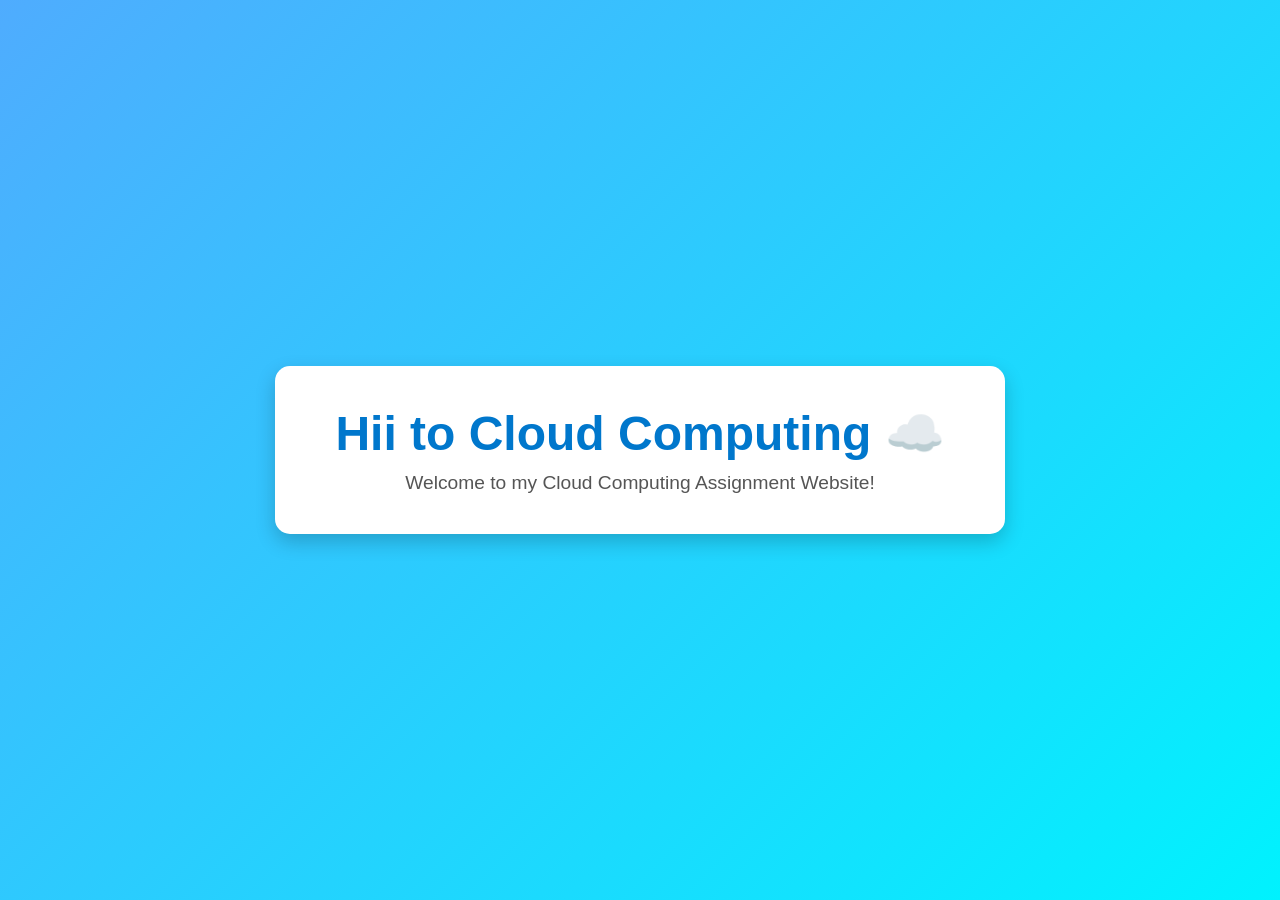
==== commit 8e1b53d3: "Update website content" ====
--- a/index.html
+++ b/index.html
@@ -3,31 +3,50 @@
 <head>
     <meta charset="UTF-8">
     <meta name="viewport" content="width=device-width, initial-scale=1.0">
-    <title>GitHub Actions Workflow</title>
+    <title>Cloud Computing Greeting</title>
+
     <style>
+        * {
+            margin: 0;
+            padding: 0;
+            box-sizing: border-box;
+        }
+
         body {
-            margin: 0;
             height: 100vh;
             display: flex;
             justify-content: center;
             align-items: center;
-            background: linear-gradient(135deg, #1e3c72, #2a5298);
+            background: linear-gradient(135deg, #4facfe, #00f2fe);
             font-family: Arial, sans-serif;
         }
 
+        .container {
+            text-align: center;
+            background: white;
+            padding: 40px 60px;
+            border-radius: 15px;
+            box-shadow: 0 8px 20px rgba(0,0,0,0.2);
+        }
+
         h1 {
-            font-size: 90px;
-            text-align: center;
-            color: white;
-            text-shadow: 4px 4px 10px rgba(0, 0, 0, 0.4);
-            padding: 20px;
-            border: 5px solid white;
-            border-radius: 15px;
-            background: rgba(255, 255, 255, 0.15);
+            color: #0077cc;
+            font-size: 3rem;
+            margin-bottom: 10px;
+        }
+
+        p {
+            color: #555;
+            font-size: 1.2rem;
         }
     </style>
 </head>
 <body>
-    <h1>GitHub Actions Workflow</h1>
+
+    <div class="container">
+        <h1>Hii to Cloud Computing ☁️</h1>
+        <p>Welcome to my Cloud Computing Assignment Website!</p>
+    </div>
+
 </body>
 </html>
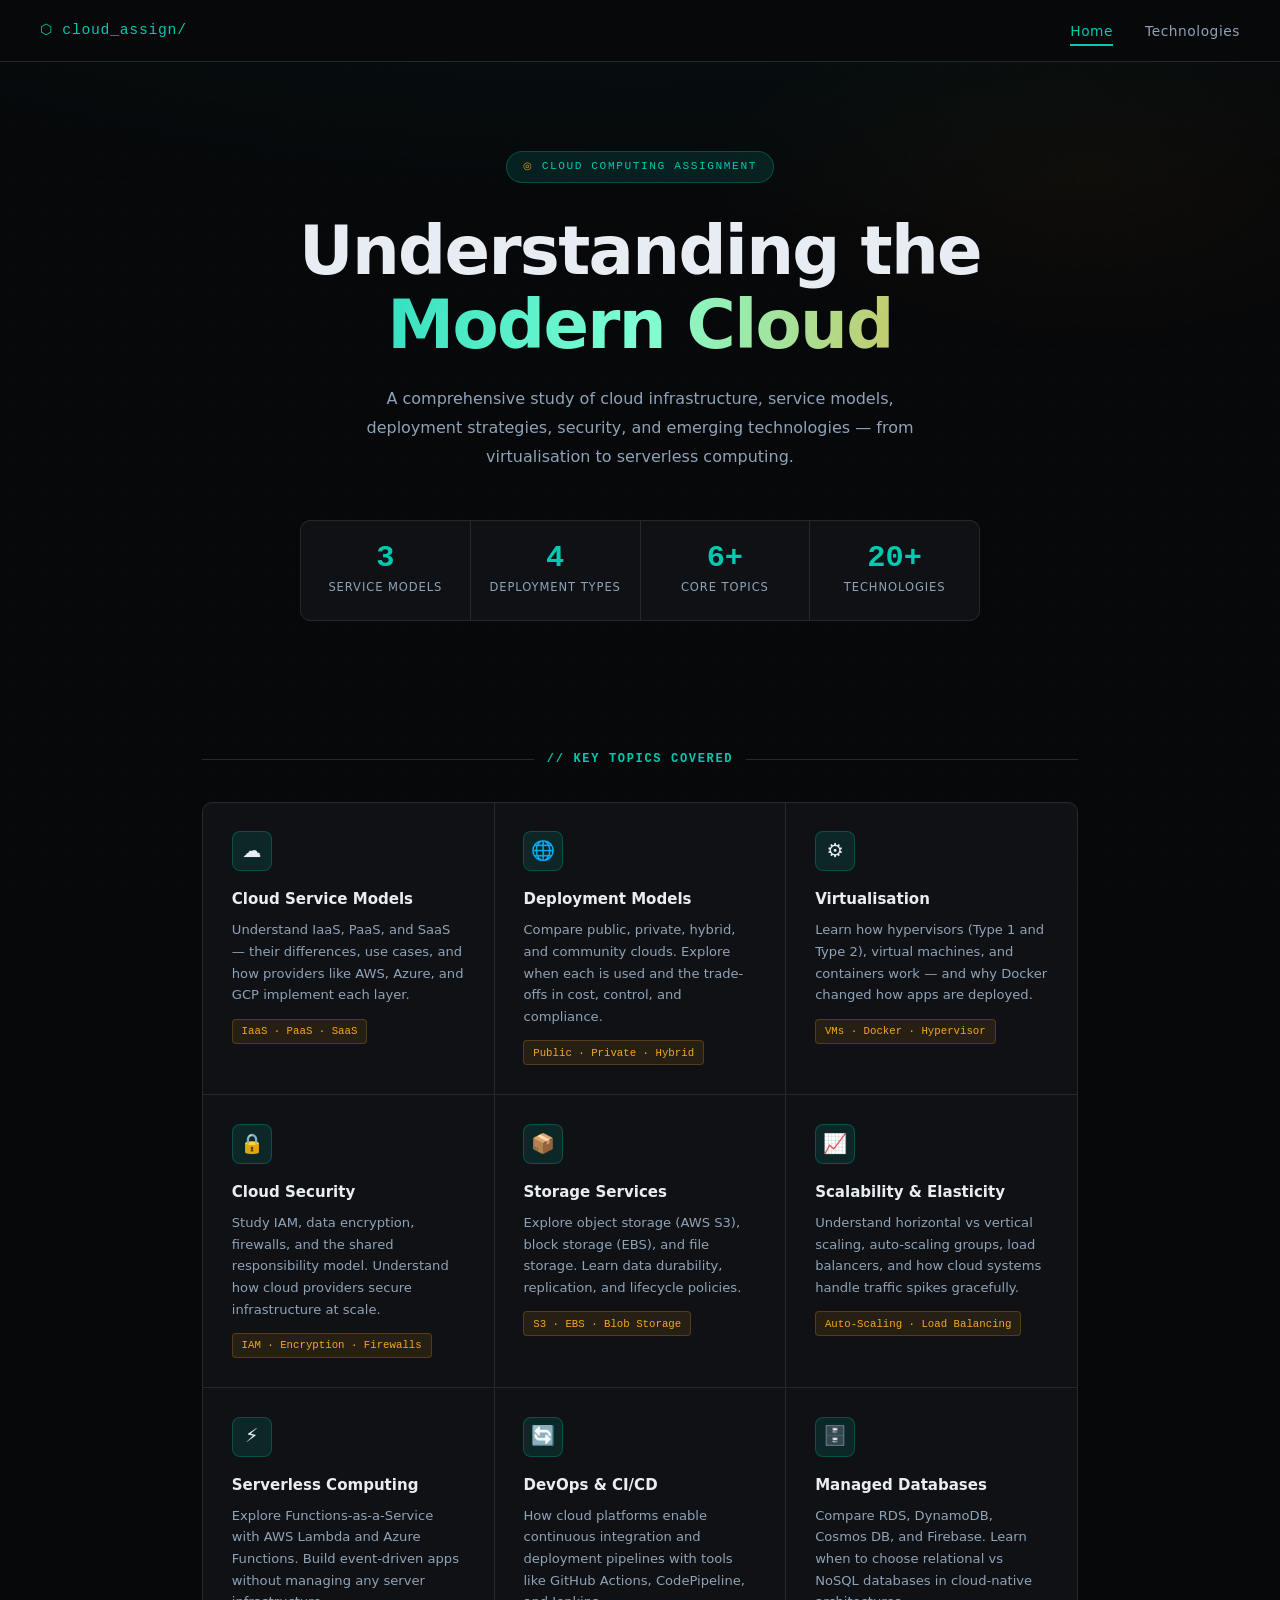
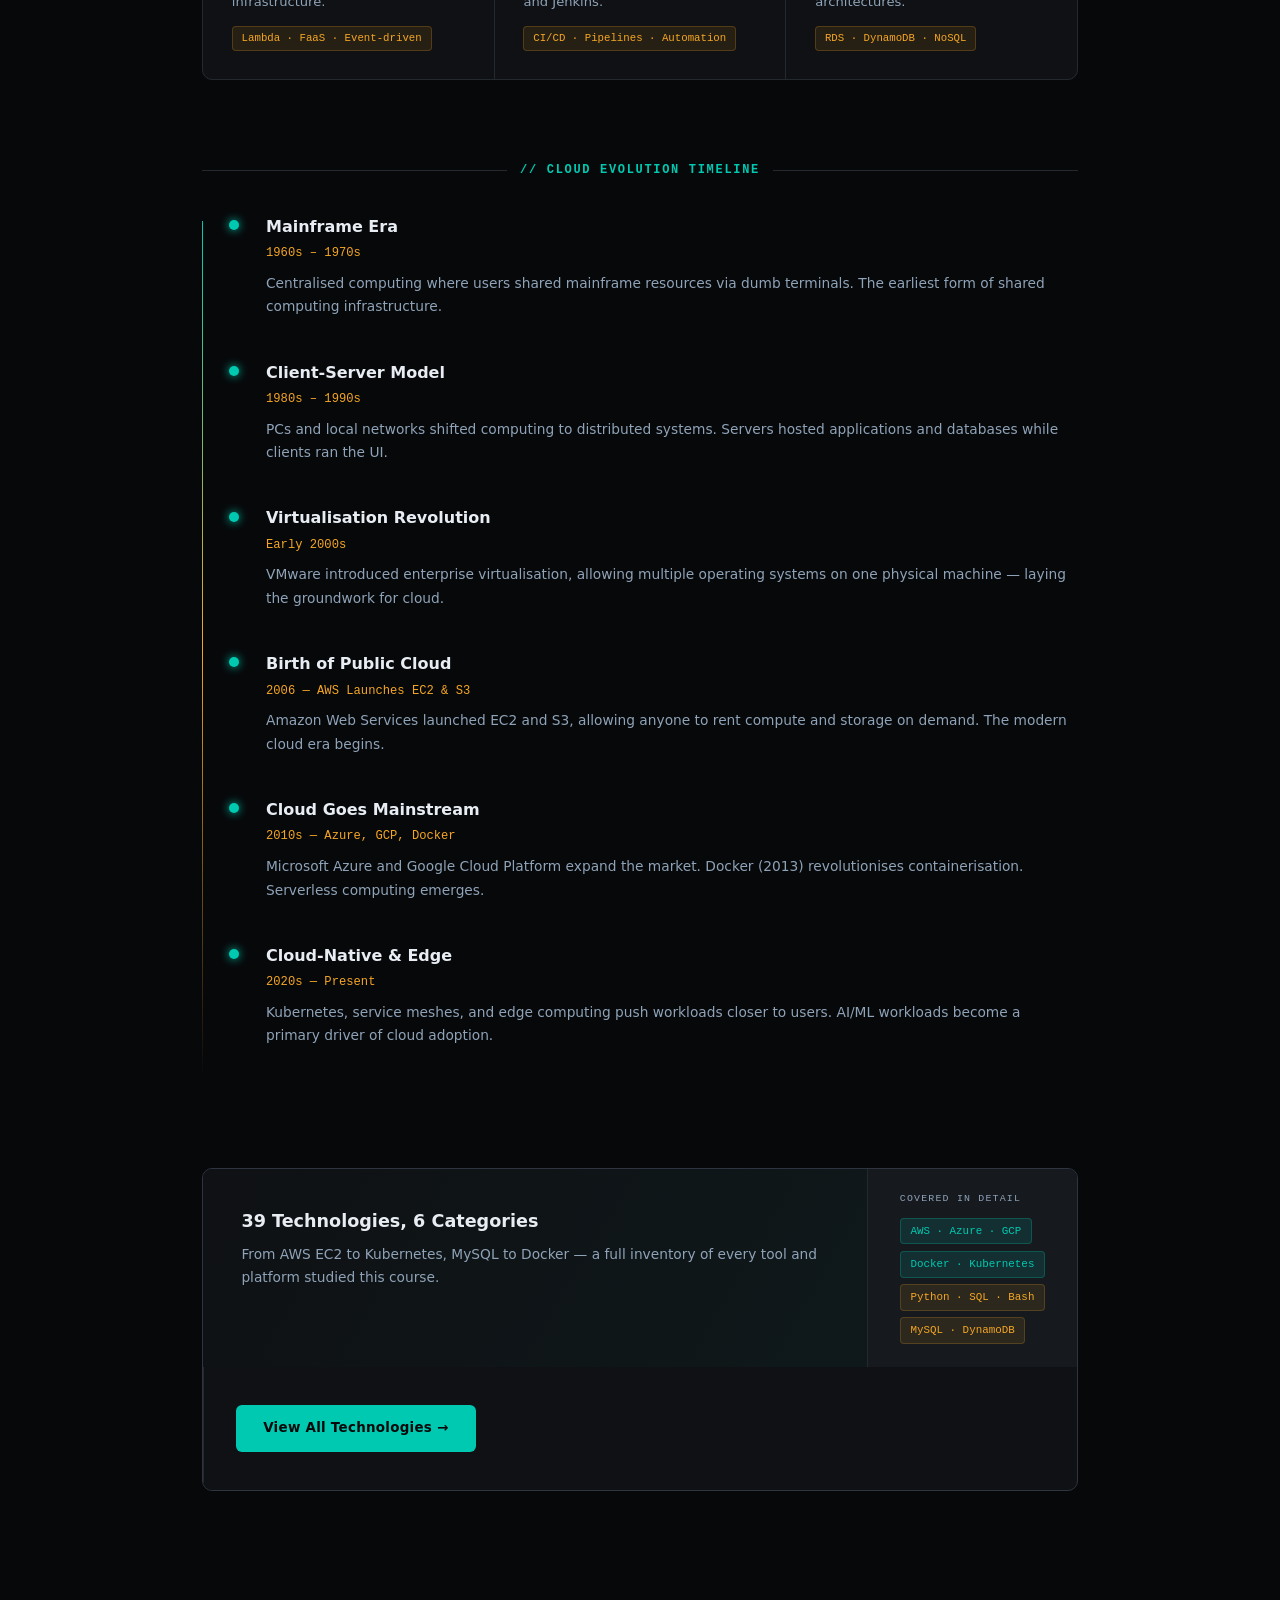
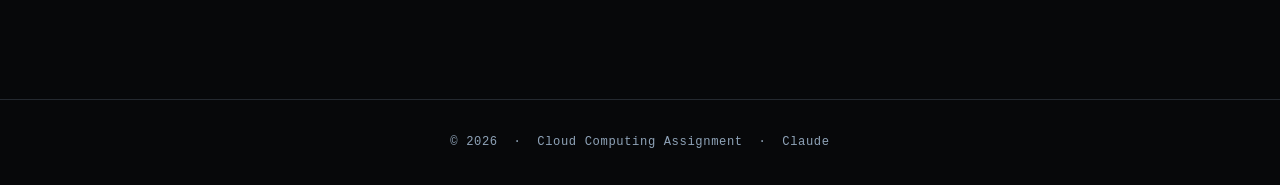
==== commit 2193b47c: "return to original" ====
--- a/index.html
+++ b/index.html
@@ -1,52 +1,191 @@
+
 <!DOCTYPE html>
 <html lang="en">
 <head>
-    <meta charset="UTF-8">
-    <meta name="viewport" content="width=device-width, initial-scale=1.0">
-    <title>Cloud Computing Greeting</title>
-
-    <style>
-        * {
-            margin: 0;
-            padding: 0;
-            box-sizing: border-box;
-        }
-
-        body {
-            height: 100vh;
-            display: flex;
-            justify-content: center;
-            align-items: center;
-            background: linear-gradient(135deg, #4facfe, #00f2fe);
-            font-family: Arial, sans-serif;
-        }
-
-        .container {
-            text-align: center;
-            background: white;
-            padding: 40px 60px;
-            border-radius: 15px;
-            box-shadow: 0 8px 20px rgba(0,0,0,0.2);
-        }
-
-        h1 {
-            color: #0077cc;
-            font-size: 3rem;
-            margin-bottom: 10px;
-        }
-
-        p {
-            color: #555;
-            font-size: 1.2rem;
-        }
-    </style>
+  <meta charset="UTF-8" />
+  <meta name="viewport" content="width=device-width, initial-scale=1.0" />
+  <title>Cloud Computing Assignment</title>
+  <link rel="stylesheet" href="style.css" />
 </head>
 <body>
 
-    <div class="container">
-        <h1>Hii to Cloud Computing ☁️</h1>
-        <p>Welcome to my Cloud Computing Assignment Website!</p>
+  <nav>
+    <a href="index.html" class="nav-brand">cloud_assign/</a>
+    <ul class="nav-links">
+      <li><a href="index.html" class="active">Home</a></li>
+      <li><a href="about.html">Technologies</a></li>
+    </ul>
+  </nav>
+
+  <main>
+
+    <!-- HERO -->
+    <section class="hero">
+      <div class="hero-eyebrow">Cloud Computing Assignment</div>
+       <h1>
+        <span class="line1">Understanding the</span>
+        <span class="line2">Modern Cloud</span>
+      </h1>
+     
+      <p class="hero-sub">
+        A comprehensive study of cloud infrastructure, service models, deployment strategies,
+        security, and emerging technologies — from virtualisation to serverless computing.
+      </p>
+
+      <div class="stats-row">
+        <div class="stat-item">
+          <div class="stat-number">3</div>
+          <div class="stat-label">Service Models</div>
+        </div>
+        <div class="stat-item">
+          <div class="stat-number">4</div>
+          <div class="stat-label">Deployment Types</div>
+        </div>
+        <div class="stat-item">
+          <div class="stat-number">6+</div>
+          <div class="stat-label">Core Topics</div>
+        </div>
+        <div class="stat-item">
+          <div class="stat-number">20+</div>
+          <div class="stat-label">Technologies</div>
+        </div>
+      </div>
+    </section>
+
+    <!-- TOPICS -->
+    <div class="section-wrap">
+      <div class="section-title">
+        <div class="line"></div>
+        <h2>// Key Topics Covered</h2>
+        <div class="line"></div>
+      </div>
+
+      <div class="topic-grid">
+        <div class="topic-card">
+          <div class="topic-icon">☁️</div>
+          <h3>Cloud Service Models</h3>
+          <p>Understand IaaS, PaaS, and SaaS — their differences, use cases, and how providers like AWS, Azure, and GCP implement each layer.</p>
+          <span class="tag">IaaS · PaaS · SaaS</span>
+        </div>
+        <div class="topic-card">
+          <div class="topic-icon">🌐</div>
+          <h3>Deployment Models</h3>
+          <p>Compare public, private, hybrid, and community clouds. Explore when each is used and the trade-offs in cost, control, and compliance.</p>
+          <span class="tag">Public · Private · Hybrid</span>
+        </div>
+        <div class="topic-card">
+          <div class="topic-icon">⚙️</div>
+          <h3>Virtualisation</h3>
+          <p>Learn how hypervisors (Type 1 and Type 2), virtual machines, and containers work — and why Docker changed how apps are deployed.</p>
+          <span class="tag">VMs · Docker · Hypervisor</span>
+        </div>
+        <div class="topic-card">
+          <div class="topic-icon">🔒</div>
+          <h3>Cloud Security</h3>
+          <p>Study IAM, data encryption, firewalls, and the shared responsibility model. Understand how cloud providers secure infrastructure at scale.</p>
+          <span class="tag">IAM · Encryption · Firewalls</span>
+        </div>
+        <div class="topic-card">
+          <div class="topic-icon">📦</div>
+          <h3>Storage Services</h3>
+          <p>Explore object storage (AWS S3), block storage (EBS), and file storage. Learn data durability, replication, and lifecycle policies.</p>
+          <span class="tag">S3 · EBS · Blob Storage</span>
+        </div>
+        <div class="topic-card">
+          <div class="topic-icon">📈</div>
+          <h3>Scalability & Elasticity</h3>
+          <p>Understand horizontal vs vertical scaling, auto-scaling groups, load balancers, and how cloud systems handle traffic spikes gracefully.</p>
+          <span class="tag">Auto-Scaling · Load Balancing</span>
+        </div>
+        <div class="topic-card">
+          <div class="topic-icon">⚡</div>
+          <h3>Serverless Computing</h3>
+          <p>Explore Functions-as-a-Service with AWS Lambda and Azure Functions. Build event-driven apps without managing any server infrastructure.</p>
+          <span class="tag">Lambda · FaaS · Event-driven</span>
+        </div>
+        <div class="topic-card">
+          <div class="topic-icon">🔄</div>
+          <h3>DevOps & CI/CD</h3>
+          <p>How cloud platforms enable continuous integration and deployment pipelines with tools like GitHub Actions, CodePipeline, and Jenkins.</p>
+          <span class="tag">CI/CD · Pipelines · Automation</span>
+        </div>
+        <div class="topic-card">
+          <div class="topic-icon">🗄️</div>
+          <h3>Managed Databases</h3>
+          <p>Compare RDS, DynamoDB, Cosmos DB, and Firebase. Learn when to choose relational vs NoSQL databases in cloud-native architectures.</p>
+          <span class="tag">RDS · DynamoDB · NoSQL</span>
+        </div>
+      </div>
     </div>
 
+    <!-- TIMELINE -->
+    <div class="section-wrap">
+      <div class="section-title">
+        <div class="line"></div>
+        <h2>// Cloud Evolution Timeline</h2>
+        <div class="line"></div>
+      </div>
+
+      <div class="timeline">
+        <div class="timeline-item">
+          <h3>Mainframe Era</h3>
+          <div class="meta">1960s – 1970s</div>
+          <p>Centralised computing where users shared mainframe resources via dumb terminals. The earliest form of shared computing infrastructure.</p>
+        </div>
+        <div class="timeline-item">
+          <h3>Client-Server Model</h3>
+          <div class="meta">1980s – 1990s</div>
+          <p>PCs and local networks shifted computing to distributed systems. Servers hosted applications and databases while clients ran the UI.</p>
+        </div>
+        <div class="timeline-item">
+          <h3>Virtualisation Revolution</h3>
+          <div class="meta">Early 2000s</div>
+          <p>VMware introduced enterprise virtualisation, allowing multiple operating systems on one physical machine — laying the groundwork for cloud.</p>
+        </div>
+        <div class="timeline-item">
+          <h3>Birth of Public Cloud</h3>
+          <div class="meta">2006 — AWS Launches EC2 & S3</div>
+          <p>Amazon Web Services launched EC2 and S3, allowing anyone to rent compute and storage on demand. The modern cloud era begins.</p>
+        </div>
+        <div class="timeline-item">
+          <h3>Cloud Goes Mainstream</h3>
+          <div class="meta">2010s — Azure, GCP, Docker</div>
+          <p>Microsoft Azure and Google Cloud Platform expand the market. Docker (2013) revolutionises containerisation. Serverless computing emerges.</p>
+        </div>
+        <div class="timeline-item">
+          <h3>Cloud-Native & Edge</h3>
+          <div class="meta">2020s — Present</div>
+          <p>Kubernetes, service meshes, and edge computing push workloads closer to users. AI/ML workloads become a primary driver of cloud adoption.</p>
+        </div>
+      </div>
+    </div>
+
+    <!-- CTA -->
+    <div class="section-wrap">
+      <div class="cta-banner">
+        <div class="cta-inner">
+          <h3>39 Technologies, 6 Categories</h3>
+          <p>From AWS EC2 to Kubernetes, MySQL to Docker — a full inventory of every tool and platform studied this course.</p>
+        </div>
+        <div class="cta-tech-preview">
+          <div class="preview-label">Covered in detail</div>
+          <span class="cta-chip">AWS · Azure · GCP</span>
+          <span class="cta-chip">Docker · Kubernetes</span>
+          <span class="cta-chip amber">Python · SQL · Bash</span>
+          <span class="cta-chip amber">MySQL · DynamoDB</span>
+        </div>
+        <div class="cta-btn-wrap">
+          <a href="about.html" class="btn">View All Technologies →</a>
+        </div>
+      </div>
+    </div>
+
+  </main>
+
+  <footer>
+    &copy; 2026 &nbsp;·&nbsp; Cloud Computing Assignment &nbsp;·&nbsp; Claude
+  </footer>
+
 </body>
-</html>+</html>
+
--- a/style.css
+++ b/style.css
@@ -0,0 +1,540 @@
+*, *::before, *::after { box-sizing: border-box; margin: 0; padding: 0; }
+
+:root {
+  /* Cloud-sky palette — no blue, warm dark with cyan/amber/cloud-white */
+  --bg:       #07080a;
+  --surface:  #0f1114;
+  --surface2: #161a1f;
+  --border:   #242930;
+  --border2:  #2e3540;
+
+  --sky:      #00c9b1;   /* cyan-teal primary accent */
+  --sky-glow: rgba(0, 201, 177, 0.12);
+  --sky-dim:  rgba(0, 201, 177, 0.25);
+  --amber:    #f5a623;   /* warm secondary accent */
+  --amber-glow: rgba(245, 166, 35, 0.1);
+  --cloud:    #e8edf4;   /* cloud white for headings */
+  --storm:    #8fa3b8;   /* muted text */
+  --fog:      #2a3340;   /* faint borders */
+
+  --text:     var(--cloud);
+  --muted:    var(--storm);
+  --accent:   var(--sky);
+  --accent2:  var(--amber);
+  --accent3:  var(--sky);
+  --accent-glow: var(--sky-glow);
+
+  --font-mono: 'Courier New', Courier, monospace;
+  --font-body: 'Segoe UI', system-ui, -apple-system, sans-serif;
+  --radius: 10px;
+}
+
+html { scroll-behavior: smooth; }
+
+body {
+  background: var(--bg);
+  color: var(--text);
+  font-family: var(--font-body);
+  line-height: 1.7;
+  min-height: 100vh;
+  overflow-x: hidden;
+}
+
+/* ===== BACKGROUND — subtle cloud layers, not a grid ===== */
+body::before {
+  content: '';
+  position: fixed;
+  inset: 0;
+  background:
+    radial-gradient(ellipse 140% 60% at 50% -10%, rgba(0,201,177,0.06) 0%, transparent 60%),
+    radial-gradient(ellipse 60% 40% at 85% 20%, rgba(245,166,35,0.04) 0%, transparent 50%);
+  pointer-events: none;
+  z-index: 0;
+}
+
+/* dot-matrix overlay for cloud infra feel */
+body::after {
+  content: '';
+  position: fixed;
+  inset: 0;
+  background-image: radial-gradient(circle, rgba(255,255,255,0.018) 1px, transparent 1px);
+  background-size: 28px 28px;
+  pointer-events: none;
+  z-index: 0;
+}
+
+main, nav, footer { position: relative; z-index: 1; }
+
+/* ===== NAV ===== */
+nav {
+  background: rgba(7,8,10,0.88);
+  backdrop-filter: blur(14px);
+  border-bottom: 1px solid var(--border);
+  padding: 0 2.5rem;
+  display: flex;
+  align-items: center;
+  justify-content: space-between;
+  height: 62px;
+  position: sticky;
+  top: 0;
+  z-index: 100;
+}
+
+.nav-brand {
+  font-family: var(--font-mono);
+  color: var(--sky);
+  font-size: 0.92rem;
+  text-decoration: none;
+  letter-spacing: 0.05em;
+  display: flex;
+  align-items: center;
+  gap: 0.6rem;
+}
+
+.nav-brand::before {
+  content: '⬡';
+  font-size: 0.9rem;
+  color: var(--sky);
+  animation: hexspin 4s linear infinite;
+  display: inline-block;
+}
+
+@keyframes hexspin { to { transform: rotate(360deg); } }
+@keyframes blink { 50% { opacity: 0; } }
+
+.nav-links { display: flex; gap: 2rem; list-style: none; }
+
+.nav-links a {
+  color: var(--muted);
+  text-decoration: none;
+  font-size: 0.86rem;
+  letter-spacing: 0.04em;
+  padding: 0.3rem 0;
+  border-bottom: 2px solid transparent;
+  transition: color 0.2s, border-color 0.2s;
+}
+
+.nav-links a:hover, .nav-links a.active {
+  color: var(--sky);
+  border-bottom-color: var(--sky);
+}
+
+/* ===== HERO ===== */
+.hero {
+  max-width: 940px;
+  margin: 0 auto;
+  padding: 5.5rem 2rem 3.5rem;
+  text-align: center;
+}
+
+.hero-eyebrow {
+  display: inline-flex;
+  align-items: center;
+  gap: 0.5rem;
+  background: var(--sky-glow);
+  border: 1px solid var(--sky-dim);
+  color: var(--sky);
+  font-family: var(--font-mono);
+  font-size: 0.7rem;
+  letter-spacing: 0.14em;
+  text-transform: uppercase;
+  padding: 0.35rem 1rem;
+  border-radius: 100px;
+  margin-bottom: 2rem;
+}
+
+.hero-eyebrow::before {
+  content: '◎';
+  font-size: 0.65rem;
+  color: var(--amber);
+  animation: blink 2s step-end infinite;
+}
+
+.hero h1 {
+  font-size: clamp(2.2rem, 6vw, 4.2rem);
+  font-weight: 800;
+  line-height: 1.1;
+  letter-spacing: -0.025em;
+  margin-bottom: 1.4rem;
+}
+
+.hero h1 .line1 {
+  color: var(--cloud);
+  display: block;
+}
+
+.hero h1 .line2 {
+  display: block;
+  background: linear-gradient(100deg, var(--sky) 0%, #7fffd4 50%, var(--amber) 100%);
+  -webkit-background-clip: text;
+  -webkit-text-fill-color: transparent;
+  background-clip: text;
+}
+
+.hero-sub {
+  color: var(--muted);
+  font-size: 1rem;
+  max-width: 560px;
+  margin: 0 auto 3rem;
+  line-height: 1.8;
+}
+
+/* ===== STATS ROW ===== */
+.stats-row {
+  display: flex;
+  justify-content: center;
+  gap: 1px;
+  background: var(--border);
+  border: 1px solid var(--border);
+  border-radius: var(--radius);
+  overflow: hidden;
+  max-width: 680px;
+  margin: 0 auto 4.5rem;
+}
+
+.stat-item {
+  flex: 1;
+  background: var(--surface);
+  padding: 1.4rem 1rem;
+  text-align: center;
+  transition: background 0.2s;
+}
+
+.stat-item:hover { background: var(--surface2); }
+
+.stat-number {
+  font-family: var(--font-mono);
+  font-size: 1.9rem;
+  font-weight: 700;
+  color: var(--sky);
+  line-height: 1;
+}
+
+.stat-label {
+  font-size: 0.72rem;
+  color: var(--muted);
+  margin-top: 0.3rem;
+  text-transform: uppercase;
+  letter-spacing: 0.08em;
+}
+
+/* ===== SECTION TITLES ===== */
+.section-wrap {
+  max-width: 940px;
+  margin: 0 auto;
+  padding: 0 2rem 5rem;
+}
+
+.section-title {
+  display: flex;
+  align-items: center;
+  gap: 0.8rem;
+  margin-bottom: 2rem;
+}
+
+.section-title .line {
+  height: 1px;
+  flex: 1;
+  background: var(--border);
+}
+
+.section-title h2 {
+  font-family: var(--font-mono);
+  font-size: 0.75rem;
+  text-transform: uppercase;
+  letter-spacing: 0.14em;
+  color: var(--sky);
+  white-space: nowrap;
+}
+
+/* ===== TOPIC CARDS ===== */
+.topic-grid {
+  display: grid;
+  grid-template-columns: repeat(auto-fill, minmax(268px, 1fr));
+  gap: 1px;
+  background: var(--border);
+  border: 1px solid var(--border);
+  border-radius: var(--radius);
+  overflow: hidden;
+}
+
+.topic-card {
+  background: var(--surface);
+  padding: 1.8rem;
+  transition: background 0.2s;
+  position: relative;
+}
+
+.topic-card:hover { background: var(--surface2); }
+
+.topic-card::after {
+  content: '';
+  position: absolute;
+  top: 0; left: 0;
+  width: 3px; height: 100%;
+  background: linear-gradient(180deg, var(--sky), var(--amber));
+  opacity: 0;
+  transition: opacity 0.2s;
+}
+
+.topic-card:hover::after { opacity: 1; }
+
+.topic-icon {
+  width: 40px; height: 40px;
+  border-radius: 8px;
+  background: var(--sky-glow);
+  border: 1px solid var(--sky-dim);
+  display: flex;
+  align-items: center;
+  justify-content: center;
+  font-size: 1.2rem;
+  margin-bottom: 1rem;
+}
+
+.topic-card h3 { font-size: 0.94rem; font-weight: 600; margin-bottom: 0.4rem; }
+.topic-card p  { font-size: 0.82rem; color: var(--muted); line-height: 1.65; }
+
+.topic-card .tag {
+  display: inline-block;
+  margin-top: 0.8rem;
+  font-family: var(--font-mono);
+  font-size: 0.67rem;
+  color: var(--amber);
+  background: var(--amber-glow);
+  border: 1px solid rgba(245,166,35,0.22);
+  padding: 0.15rem 0.55rem;
+  border-radius: 4px;
+}
+
+/* ===== TIMELINE ===== */
+.timeline { position: relative; padding-left: 2rem; }
+
+.timeline::before {
+  content: '';
+  position: absolute;
+  left: 0; top: 0.5rem;
+  width: 1px;
+  height: calc(100% - 1rem);
+  background: linear-gradient(180deg, var(--sky), var(--amber), transparent);
+}
+
+.timeline-item {
+  position: relative;
+  padding: 0 0 2.5rem 2rem;
+}
+
+.timeline-item::before {
+  content: '';
+  position: absolute;
+  left: -5px; top: 0.45rem;
+  width: 10px; height: 10px;
+  border-radius: 50%;
+  background: var(--sky);
+  box-shadow: 0 0 10px var(--sky);
+}
+
+.timeline-item h3   { font-size: 1rem; font-weight: 600; color: var(--cloud); }
+.timeline-item .meta { font-size: 0.76rem; color: var(--amber); margin: 0.2rem 0 0.5rem; font-family: var(--font-mono); }
+.timeline-item p    { font-size: 0.86rem; color: var(--muted); }
+
+/* ===== CTA BANNER (landing page) ===== */
+.cta-banner {
+  border: 1px solid var(--border2);
+  border-radius: var(--radius);
+  padding: 0;
+  overflow: hidden;
+  margin-bottom: 5rem;
+  display: grid;
+  grid-template-columns: 1fr auto;
+  align-items: stretch;
+  background: var(--surface);
+}
+
+.cta-inner {
+  padding: 2.4rem;
+  background: linear-gradient(120deg, var(--surface) 0%, rgba(0,201,177,0.04) 100%);
+}
+
+.cta-banner h3 { font-size: 1.1rem; font-weight: 600; color: var(--cloud); }
+.cta-banner p  { font-size: 0.86rem; color: var(--muted); margin-top: 0.35rem; }
+
+.cta-tech-preview {
+  padding: 1.4rem 2rem;
+  display: flex;
+  flex-direction: column;
+  justify-content: center;
+  gap: 0.4rem;
+  background: var(--surface2);
+  border-left: 1px solid var(--border);
+  min-width: 200px;
+}
+
+.cta-tech-preview .preview-label {
+  font-family: var(--font-mono);
+  font-size: 0.62rem;
+  text-transform: uppercase;
+  letter-spacing: 0.12em;
+  color: var(--muted);
+  margin-bottom: 0.2rem;
+}
+
+.cta-chip {
+  display: inline-block;
+  background: var(--sky-glow);
+  border: 1px solid var(--sky-dim);
+  color: var(--sky);
+  font-family: var(--font-mono);
+  font-size: 0.68rem;
+  padding: 0.2rem 0.6rem;
+  border-radius: 4px;
+  width: fit-content;
+}
+
+.cta-chip.amber {
+  background: var(--amber-glow);
+  border-color: rgba(245,166,35,0.2);
+  color: var(--amber);
+}
+
+.cta-btn-wrap {
+  padding: 2.4rem 2rem;
+  display: flex;
+  align-items: center;
+  background: var(--surface);
+  border-left: 1px solid var(--border);
+}
+
+.btn {
+  display: inline-block;
+  background: var(--sky);
+  color: #07080a;
+  font-weight: 700;
+  font-size: 0.84rem;
+  padding: 0.75rem 1.7rem;
+  border-radius: 6px;
+  text-decoration: none;
+  white-space: nowrap;
+  letter-spacing: 0.02em;
+  transition: opacity 0.2s, transform 0.15s, box-shadow 0.2s;
+}
+
+.btn:hover {
+  opacity: 0.9;
+  transform: translateY(-2px);
+  box-shadow: 0 6px 20px rgba(0,201,177,0.25);
+}
+
+/* ===== ABOUT PAGE HEADER ===== */
+.page-header {
+  max-width: 940px;
+  margin: 0 auto;
+  padding: 5rem 2rem 3rem;
+  border-bottom: 1px solid var(--border);
+  margin-bottom: 0;
+}
+
+.page-header .eyebrow {
+  font-family: var(--font-mono);
+  font-size: 0.7rem;
+  text-transform: uppercase;
+  letter-spacing: 0.14em;
+  color: var(--amber);
+  margin-bottom: 0.8rem;
+}
+
+.page-header h1 {
+  font-size: clamp(1.8rem, 4vw, 3rem);
+  font-weight: 800;
+  letter-spacing: -0.025em;
+  margin-bottom: 0.75rem;
+  color: var(--cloud);
+}
+
+.page-header p { color: var(--muted); max-width: 560px; font-size: 0.96rem; }
+
+/* ===== TECH CATEGORY ===== */
+.tech-category {
+  max-width: 940px;
+  margin: 0 auto;
+  padding: 2.5rem 2rem 0;
+}
+
+.tech-category-header {
+  display: flex;
+  align-items: center;
+  gap: 1rem;
+  margin-bottom: 1.3rem;
+}
+
+.cat-icon {
+  width: 36px; height: 36px;
+  border-radius: 8px;
+  display: flex; align-items: center; justify-content: center;
+  font-size: 1rem;
+  flex-shrink: 0;
+}
+
+.cat-icon.blue   { background: rgba(0,201,177,0.1);   border: 1px solid rgba(0,201,177,0.25); }
+.cat-icon.purple { background: rgba(167,139,250,0.1); border: 1px solid rgba(167,139,250,0.25); }
+.cat-icon.green  { background: rgba(0,201,177,0.1);   border: 1px solid rgba(0,201,177,0.25); }
+.cat-icon.orange { background: rgba(245,166,35,0.1);  border: 1px solid rgba(245,166,35,0.25); }
+.cat-icon.pink   { background: rgba(244,114,182,0.1); border: 1px solid rgba(244,114,182,0.25); }
+.cat-icon.teal   { background: rgba(45,212,191,0.1);  border: 1px solid rgba(45,212,191,0.25); }
+
+.tech-category-header h2   { font-size: 1rem; font-weight: 600; }
+.tech-category-header span { font-size: 0.76rem; color: var(--muted); margin-left: auto; font-family: var(--font-mono); }
+
+.tech-grid {
+  display: grid;
+  grid-template-columns: repeat(auto-fill, minmax(185px, 1fr));
+  gap: 0.55rem;
+  margin-bottom: 2.5rem;
+}
+
+.tech-item {
+  background: var(--surface);
+  border: 1px solid var(--border);
+  border-radius: 7px;
+  padding: 0.9rem 1.1rem;
+  transition: border-color 0.2s, background 0.2s;
+  cursor: default;
+}
+
+.tech-item:hover { background: var(--surface2); border-color: var(--border2); }
+
+.tech-item.core { border-left: 2px solid var(--sky); }
+.tech-item.core .tech-name { color: var(--sky); }
+
+.tech-name { font-size: 0.87rem; font-weight: 500; }
+.tech-desc { font-size: 0.74rem; color: var(--muted); margin-top: 0.2rem; line-height: 1.5; }
+
+.tech-divider {
+  max-width: 940px;
+  margin: 0 auto;
+  border: none;
+  border-top: 1px solid var(--border);
+}
+
+/* ===== FOOTER ===== */
+footer {
+  border-top: 1px solid var(--border);
+  padding: 2rem;
+  text-align: center;
+  color: var(--muted);
+  font-size: 0.76rem;
+  font-family: var(--font-mono);
+  letter-spacing: 0.05em;
+  margin-top: 3rem;
+}
+
+/* ===== RESPONSIVE ===== */
+@media (max-width: 700px) {
+  nav { padding: 0 1rem; }
+  .hero, .section-wrap, .page-header, .tech-category { padding-left: 1rem; padding-right: 1rem; }
+  .stats-row { flex-wrap: wrap; }
+  .stat-item { min-width: 45%; }
+  .cta-banner { grid-template-columns: 1fr; }
+  .cta-tech-preview { display: none; }
+  .cta-btn-wrap { border-left: none; border-top: 1px solid var(--border); padding: 1.2rem 2.4rem; }
+  .topic-grid { grid-template-columns: 1fr; }
+}
